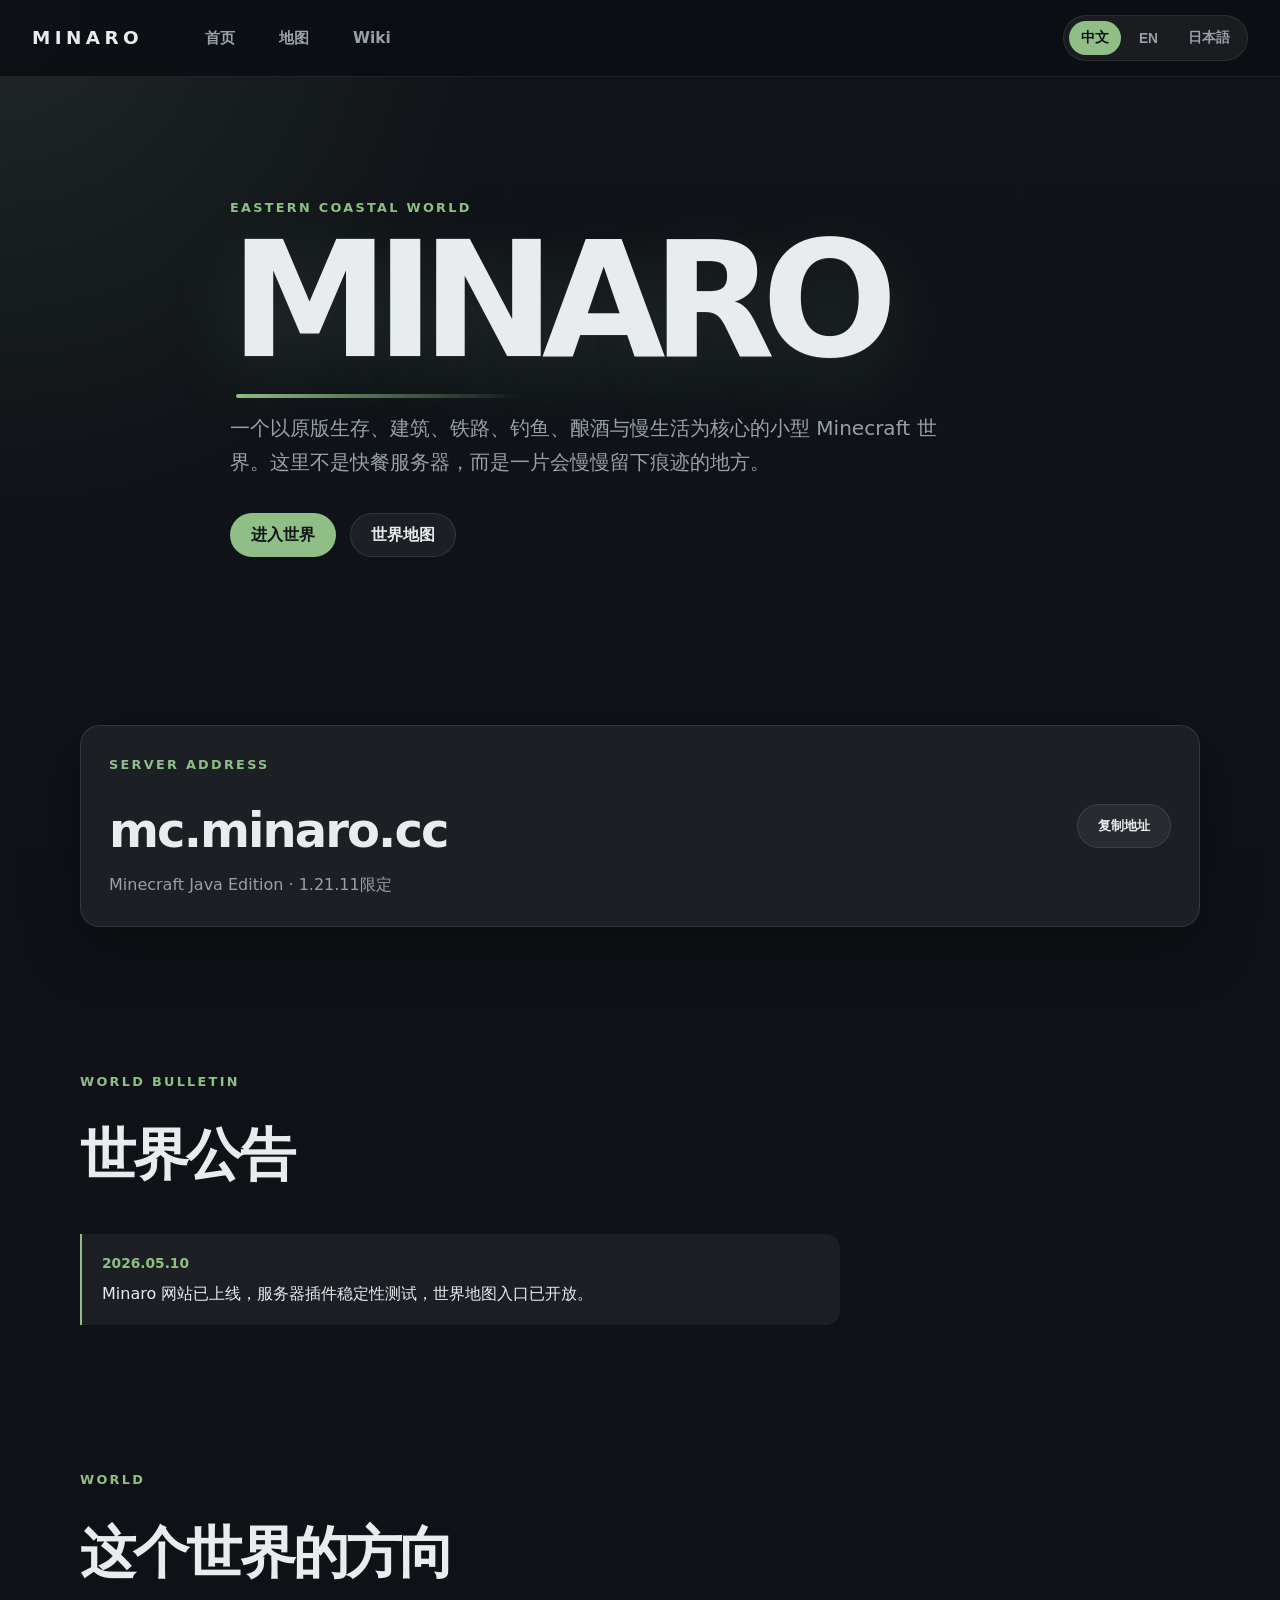
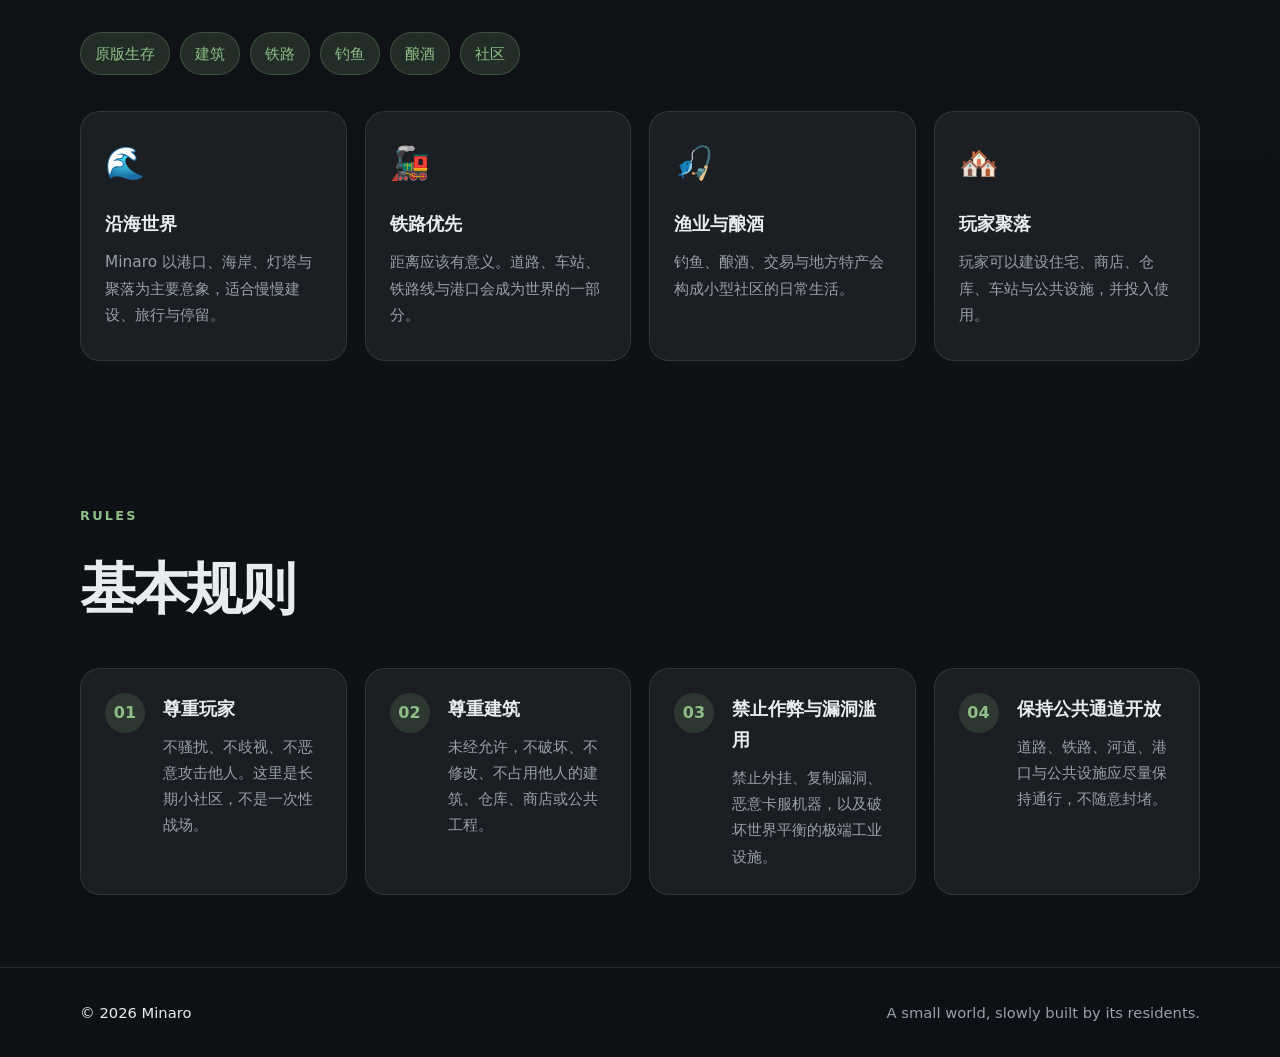
==== index.html @ f9ba9094 "Update index.html" ====
<!DOCTYPE html>
<html lang="zh-CN">
<head>
    <meta charset="UTF-8" />
    <meta name="viewport" content="width=device-width, initial-scale=1.0" />

    <title>Minaro</title>

    <meta
        name="description"
        content="Minaro 是一个以原版生存、建筑、铁路、钓鱼、酿酒与慢生活为核心的小型硬核 Minecraft 世界。"
        data-i18n-content="meta.description"
    />

    <meta
        name="keywords"
        content="Minecraft, Minaro, Minecraft Server, Survival, Railway, Fishing, Brewing"
        data-i18n-content="meta.description"
    />

    <meta property="og:title" content="Minaro" />
    <meta
        property="og:description"
        content="一个以原版生存、建筑、铁路、钓鱼、酿酒与慢生活为核心的小型硬核 Minecraft 世界。"
        data-i18n-content="meta.description"
    />
    <meta property="og:type" content="website" />

    <link rel="stylesheet" href="assets/css/style.css" />
</head>

<body>
    <header class="site-header">
    <nav class="menubar">
        <div class="menubar-left">
            <a class="brand" href="/">
                MINARO
            </a>

            <div class="main-nav">
                <a href="/" data-i18n="nav.home">首页</a>
                <a href="https://map.minaro.cc:54460" target="_blank" rel="noopener" data-i18n="nav.map">地图</a>
                <a href="/wiki.html" data-i18n="nav.wiki">Wiki</a>
            </div>
        </div>

        <div class="language-switcher" aria-label="Language selector">
            <button type="button" data-lang="zh" class="lang-btn active">中文</button>
            <button type="button" data-lang="en" class="lang-btn">EN</button>
            <button type="button" data-lang="ja" class="lang-btn">日本語</button>
        </div>
    </nav>
    </header>

    <main>
        <section class="hero reveal">
            <div class="container hero-inner">
                <p class="eyebrow" data-i18n="hero.eyebrow">铁路与港口的世界</p>

                <h1 class="hero-title">Minaro</h1>

                <p class="hero-text" data-i18n="hero.text">
                    一个以原版生存、建筑、铁路、钓鱼、酿酒与慢生活为核心的小型硬核 Minecraft 世界。
                </p>

                <div class="hero-actions">
                    <a class="button primary" href="#entry" data-i18n="hero.join">进入世界</a>
                    <a class="button secondary" href="https://map.minaro.cc:54460" target="_blank" rel="noopener" data-i18n="hero.map">
                        世界地图
                    </a>
                </div>
            </div>
        </section>

        <section class="entry-section reveal" id="entry">
            <div class="container">
                <div class="entry-card">
                    <div>
                        <p class="section-kicker" data-i18n="entry.kicker">服务器地址</p>
                        <h2>mc.minaro.cc</h2>
                        <p class="muted">
                            Minecraft Java Edition · 1.21.11限定
                        </p>
                    </div>

                    <button class="copy-btn" data-copy="mc.minaro.cc">
                        复制地址
                    </button>
                </div>
            </div>
        </section>

        <section class="bulletin-section reveal" id="bulletin">
            <div class="container">
                <div class="section-heading">
                    <p class="section-kicker" data-i18n="bulletin.kicker">世界公告</p>
                        <h2 data-i18n="bulletin.title">公告</h2>
                </div>

                <div class="bulletin-list">
                    <article class="bulletin-item reveal">
                        <span class="bulletin-date">2026.05.10</span>
                        <p>Minaro 网站已上线，服务器插件稳定性测试，世界地图入口已开放。</p>
                    </article>


                </div>
            </div>
        </section>

        <section class="features-section reveal" id="features">
            <div class="container">
                <div class="section-heading">
                    <p class="section-kicker" data-i18n="features.kicker">世界发展</p>
                        <h2 data-i18n="features.title">发展模式</h2> 
                </div>

                <div class="tags">
                    <span>原版生存</span>
                    <span>建筑</span>
                    <span>铁路</span>
                    <span>钓鱼</span>
                    <span>酿酒</span>
                    <span>社区</span>
                </div>

                <div class="feature-grid">
                    <article class="feature-card reveal">
                        <div class="feature-icon">🌊</div>
                        <h3>沿海世界</h3>
                        <p>
                            Minaro 以港口、海岸、灯塔与聚落为主要意象，适合慢慢建设、旅行与停留。
                        </p>
                    </article>

                    <article class="feature-card reveal">
                        <div class="feature-icon">🚂</div>
                        <h3>铁路优先</h3>
                        <p>
                            距离应该有意义。道路、车站、铁路线与港口会成为世界的一部分。
                        </p>
                    </article>

                    <article class="feature-card reveal">
                        <div class="feature-icon">🎣</div>
                        <h3>渔业与酿酒</h3>
                        <p>
                            钓鱼、酿酒、交易与地方特产会构成小型社区的日常生活。
                        </p>
                    </article>

                    <article class="feature-card reveal">
                        <div class="feature-icon">🏘️</div>
                        <h3>玩家聚落</h3>
                        <p>
                            玩家可以建设住宅、商店、仓库、车站与公共设施，并投入使用。
                        </p>
                    </article>
                </div>
            </div>
        </section>

        <section class="rules-section reveal" id="rules">
            <div class="container">
                <div class="section-heading">
                    <p class="section-kicker" data-i18n="rules.kicker">规则</p>
                        <h2 data-i18n="rules.title">基本规则</h2>
                </div>

                <div class="rules-grid">
                    <article class="rule-card reveal">
                        <span>01</span>
                        <div>
                            <h3>尊重玩家</h3>
                            <p>
                                不骚扰、不歧视、不恶意攻击他人。这里是长期小社区，不是一次性战场。
                            </p>
                        </div>
                    </article>

                    <article class="rule-card">
                        <span>02</span>
                        <div>
                            <h3>尊重建筑</h3>
                            <p>
                                未经允许，不破坏、不修改、不占用他人的建筑、仓库、商店或公共工程。
                            </p>
                        </div>
                    </article>

                    <article class="rule-card reveal">
                        <span>03</span>
                        <div>
                            <h3>禁止作弊与漏洞滥用</h3>
                            <p>
                                禁止外挂、复制漏洞、恶意卡服机器，以及破坏世界平衡的极端工业设施。
                            </p>
                        </div>
                    </article>

                    <article class="rule-card reveal">
                        <span>04</span>
                        <div>
                            <h3>保持公共通道开放</h3>
                            <p>
                                道路、铁路、河道、港口与公共设施应尽量保持通行，不随意封堵。
                            </p>
                        </div>
                    </article>
                </div>
            </div>
        </section>
    </main>

    <footer class="site-footer">
        <div class="container footer-inner">
            <p>© <span id="year"></span> Minaro</p>
            <p class="muted">A small world, slowly built by its residents.</p>
        </div>
    </footer>

    <script src="assets/js/app.js"></script>
</body>
</html>
---- assets/css/style.css ----
:root {
    --bg: #101318;
    --bg-soft: #151a21;
    --panel: rgba(255, 255, 255, 0.055);
    --panel-strong: rgba(255, 255, 255, 0.085);
    --text: #e8ecef;
    --muted: #98a1aa;
    --primary: #8fbf87;
    --primary-soft: rgba(143, 191, 135, 0.16);
    --border: rgba(255, 255, 255, 0.1);
    --shadow: 0 20px 60px rgba(0, 0, 0, 0.35);
    --radius: 20px;
}

* {
    box-sizing: border-box;
    margin: 0;
    padding: 0;
}

html {
    scroll-behavior: smooth;
}

body {
    min-height: 100vh;
    background:
        radial-gradient(circle at top left, rgba(143, 191, 135, 0.12), transparent 32rem),
        linear-gradient(180deg, #101318 0%, #0d1015 100%);
    color: var(--text);
    font-family:
        Inter,
        ui-sans-serif,
        system-ui,
        -apple-system,
        BlinkMacSystemFont,
        "Segoe UI",
        "Noto Sans SC",
        sans-serif;
    line-height: 1.7;
}

a {
    color: inherit;
    text-decoration: none;
}

.container {
    width: min(1120px, calc(100% - 40px));
    margin: 0 auto;
}

.site-header {
    position: sticky;
    top: 0;
    z-index: 100;
    background: rgba(12, 15, 20, 0.92);
    -webkit-backdrop-filter: blur(16px);
    backdrop-filter: blur(16px);
    border-bottom: 1px solid rgba(255, 255, 255, 0.08);
}

.menubar {
    width: 100%;
    min-height: 76px;
    padding: 0 32px;
    display: flex;
    align-items: center;
    justify-content: space-between;
}

.menubar-left {
    display: flex;
    align-items: center;
    gap: 44px;
}

.brand {
    font-size: 1.15rem;
    font-weight: 900;
    letter-spacing: 0.24em;
    color: var(--text);
    text-decoration: none;
    white-space: nowrap;
}

.main-nav {
    display: flex;
    align-items: center;
    gap: 8px;
}

.main-nav a {
    padding: 12px 18px;
    border-radius: 999px;
    color: var(--muted);
    text-decoration: none;
    font-weight: 700;
    font-size: 0.96rem;
    transition:
        color 0.2s ease,
        background 0.2s ease,
        transform 0.2s ease;
}

.main-nav a:hover {
    color: var(--text);
    background: rgba(255, 255, 255, 0.07);
    transform: translateY(-1px);
}

.language-switcher {
    display: flex;
    align-items: center;
    gap: 6px;
    padding: 5px;
    border-radius: 999px;
    background: rgba(255, 255, 255, 0.06);
    border: 1px solid rgba(255, 255, 255, 0.08);
}

.lang-btn {
    border: none;
    cursor: pointer;
    border-radius: 999px;
    padding: 8px 12px;
    background: transparent;
    color: var(--muted);
    font-weight: 700;
    font-size: 0.86rem;
    transition:
        color 0.2s ease,
        background 0.2s ease;
}

.lang-btn:hover {
    color: var(--text);
}

.lang-btn.active {
    background: var(--primary);
    color: #101318;
}


.hero {
    padding: 120px 0 96px;
}

.hero-inner {
    max-width: 820px;
}

.eyebrow,
.section-kicker {
    color: var(--primary);
    font-size: 0.8rem;
    font-weight: 700;
    letter-spacing: 0.18em;
    text-transform: uppercase;
    margin-bottom: 14px;
    animation: fadeInUp 0.7s ease both;
}

.hero-title {
    position: relative;
    display: inline-block;
    animation: fadeInLeft 0.9s cubic-bezier(0.22, 1, 0.36, 1) both;
    font-family:
        "Inter",
        "Avenir Next",
        "Helvetica Neue",
        system-ui,
        sans-serif;

    font-size: clamp(4.8rem, 14vw, 10rem);
    line-height: 0.85;
    font-weight: 900;
    letter-spacing: -0.085em;
    text-transform: uppercase;

    color: #e8ecef;

    text-shadow:
        0 1px 0 rgba(255, 255, 255, 0.06),
        0 24px 80px rgba(143, 191, 135, 0.16);

    margin-bottom: 42px;
}

.hero-title::after {
    content: "";
    position: absolute;
    left: 0.035em;
    bottom: -0.18em;

    width: 44%;
    height: 4px;

    border-radius: 999px;
    background: linear-gradient(
        90deg,
        #8fbf87,
        rgba(143, 191, 135, 0)
    );
}

.hero-text {
    max-width: 720px;
    color: var(--muted);
    font-size: clamp(1rem, 2vw, 1.25rem);
    margin-bottom: 34px;
    animation: fadeInUp 0.8s ease both;
    animation-delay: 0.18s;
}

.hero-actions {
    display: flex;
    flex-wrap: wrap;
    gap: 14px;
    animation: fadeInUp 0.8s ease both;
    animation-delay: 0.32s;
}

.button,
.copy-btn {
    display: inline-flex;
    align-items: center;
    justify-content: center;
    min-height: 44px;
    border-radius: 999px;
    padding: 0 20px;
    font-weight: 700;
    border: 1px solid var(--border);
    cursor: pointer;
    transition:
        transform 0.2s ease,
        background 0.2s ease,
        border-color 0.2s ease;
}

.button:hover,
.copy-btn:hover {
    transform: translateY(-2px);
}

.button.primary {
    background: var(--primary);
    color: #101318;
    border-color: transparent;
}

.button.secondary,
.copy-btn {
    background: var(--panel);
    color: var(--text);
}

.button.secondary:hover,
.copy-btn:hover {
    background: var(--panel-strong);
    border-color: rgba(255, 255, 255, 0.2);
}

.entry-section,
.bulletin-section,
.features-section,
.rules-section {
    padding: 72px 0;
}

.entry-card {
    display: flex;
    align-items: center;
    justify-content: space-between;
    gap: 24px;
    padding: 28px;
    border: 1px solid var(--border);
    border-radius: var(--radius);
    background: var(--panel);
    box-shadow: var(--shadow);
    animation: softReveal 0.75s ease both;
}

.entry-card h2 {
    font-size: clamp(1.8rem, 4vw, 3rem);
    letter-spacing: -0.04em;
}

.muted {
    color: var(--muted);
}

.section-heading {
    margin-bottom: 32px;
}

.section-heading h2 {
    font-size: clamp(2rem, 5vw, 3.5rem);
    letter-spacing: -0.05em;
}

.bulletin-list {
    display: grid;
    gap: 14px;
    max-width: 760px;
}

.bulletin-item {
    padding: 18px 20px;
    border-left: 2px solid var(--primary);
    border-radius: 0 14px 14px 0;
    background: var(--panel);
    animation: softReveal 0.75s ease both;
}

.bulletin-date {
    display: block;
    color: var(--primary);
    font-size: 0.86rem;
    font-weight: 700;
    margin-bottom: 4px;
}

.tags {
    display: flex;
    flex-wrap: wrap;
    gap: 10px;
    margin-bottom: 36px;
}

.tags span {
    padding: 8px 14px;
    border-radius: 999px;
    background: var(--primary-soft);
    color: var(--primary);
    border: 1px solid rgba(143, 191, 135, 0.24);
    font-size: 0.92rem;
}

.feature-grid,
.rules-grid {
    display: grid;
    grid-template-columns: repeat(4, 1fr);
    gap: 18px;
}

.feature-card,
.rule-card {
    border: 1px solid var(--border);
    border-radius: var(--radius);
    background: var(--panel);
    padding: 24px;
    animation: softReveal 0.75s ease both;
}

.feature-card {
    min-height: 250px;
}

.feature-icon {
    font-size: 2rem;
    margin-bottom: 18px;
}

.feature-card h3,
.rule-card h3 {
    margin-bottom: 10px;
    font-size: 1.15rem;
}

.feature-card p,
.rule-card p {
    color: var(--muted);
    font-size: 0.96rem;
}

.rule-card {
    display: flex;
    gap: 18px;
}

.rule-card span {
    width: 40px;
    height: 40px;
    flex: 0 0 40px;
    border-radius: 50%;
    display: inline-flex;
    align-items: center;
    justify-content: center;
    background: var(--primary-soft);
    color: var(--primary);
    font-weight: 800;
}

.site-footer {
    border-top: 1px solid var(--border);
    padding: 32px 0;
}

.footer-inner {
    display: flex;
    align-items: center;
    justify-content: space-between;
    gap: 18px;
    font-size: 0.92rem;
}

@media (max-width: 760px) {
    .menubar {
        min-height: auto;
        padding: 18px 20px;
        align-items: flex-start;
        flex-direction: column;
        gap: 16px;
    }

    .menubar-left {
        width: 100%;
        align-items: flex-start;
        flex-direction: column;
        gap: 14px;
    }

    .main-nav {
        width: 100%;
        flex-wrap: wrap;
    }

    .main-nav a {
        padding: 10px 14px;
        font-size: 0.92rem;
    }

    .language-switcher {
        align-self: flex-start;
    }
    
    .hero {
        padding: 76px 0 56px;
    }

    .entry-section,
    .bulletin-section,
    .features-section,
    .rules-section {
        padding: 48px 0;
    }

    .feature-grid,
    .rules-grid {
        grid-template-columns: 1fr;
    }

    .footer-inner {
        align-items: flex-start;
        flex-direction: column;
    }
}

.reveal {
    opacity: 0;
    transform: translateY(24px);
    transition:
        opacity 0.7s ease,
        transform 0.7s ease;
}

.reveal.visible {
    opacity: 1;
    transform: translateY(0);
}

/* =========================
   Motion System
   ========================= */

@keyframes fadeInLeft {
    from {
        opacity: 0;
        transform: translateX(-36px);
    }

    to {
        opacity: 1;
        transform: translateX(0);
    }
}

@keyframes fadeInUp {
    from {
        opacity: 0;
        transform: translateY(24px);
    }

    to {
        opacity: 1;
        transform: translateY(0);
    }
}

@keyframes softReveal {
    from {
        opacity: 0;
        filter: blur(8px);
        transform: translateY(12px);
    }

    to {
        opacity: 1;
        filter: blur(0);
        transform: translateY(0);
    }
}
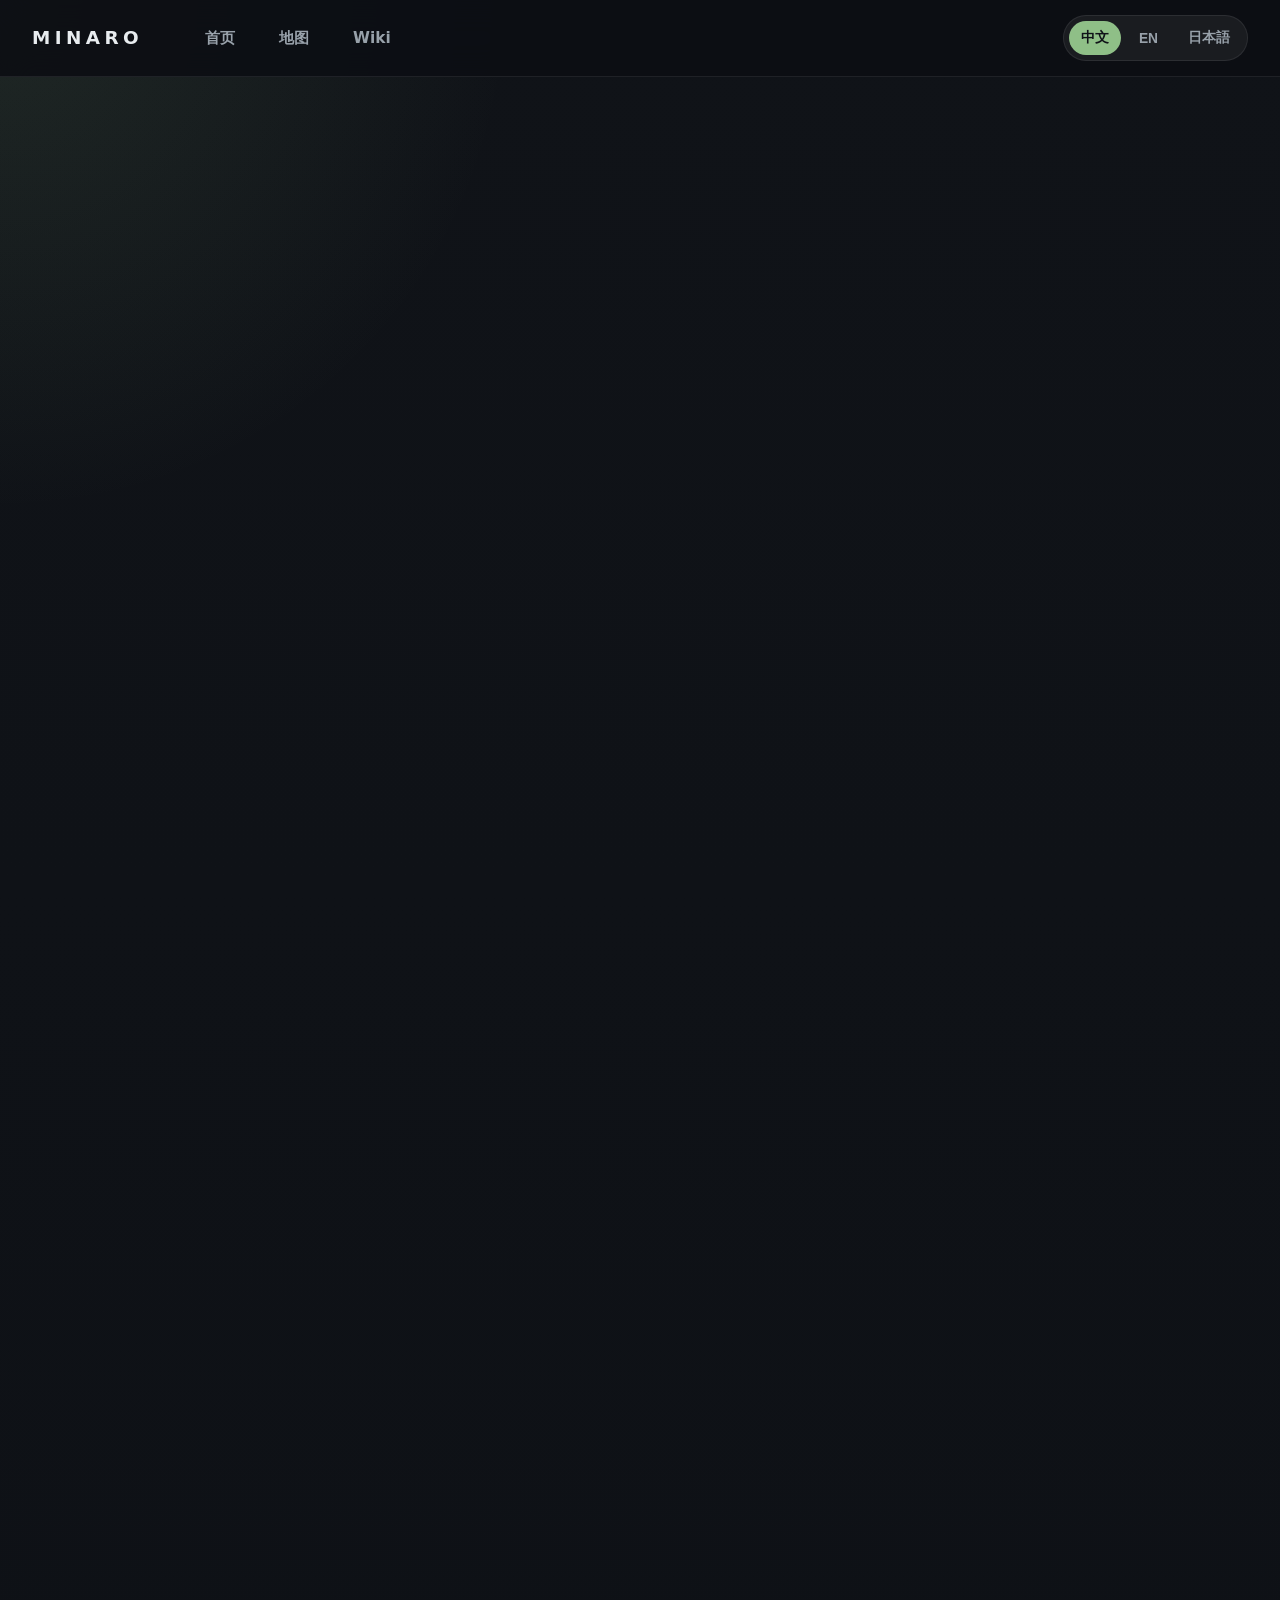
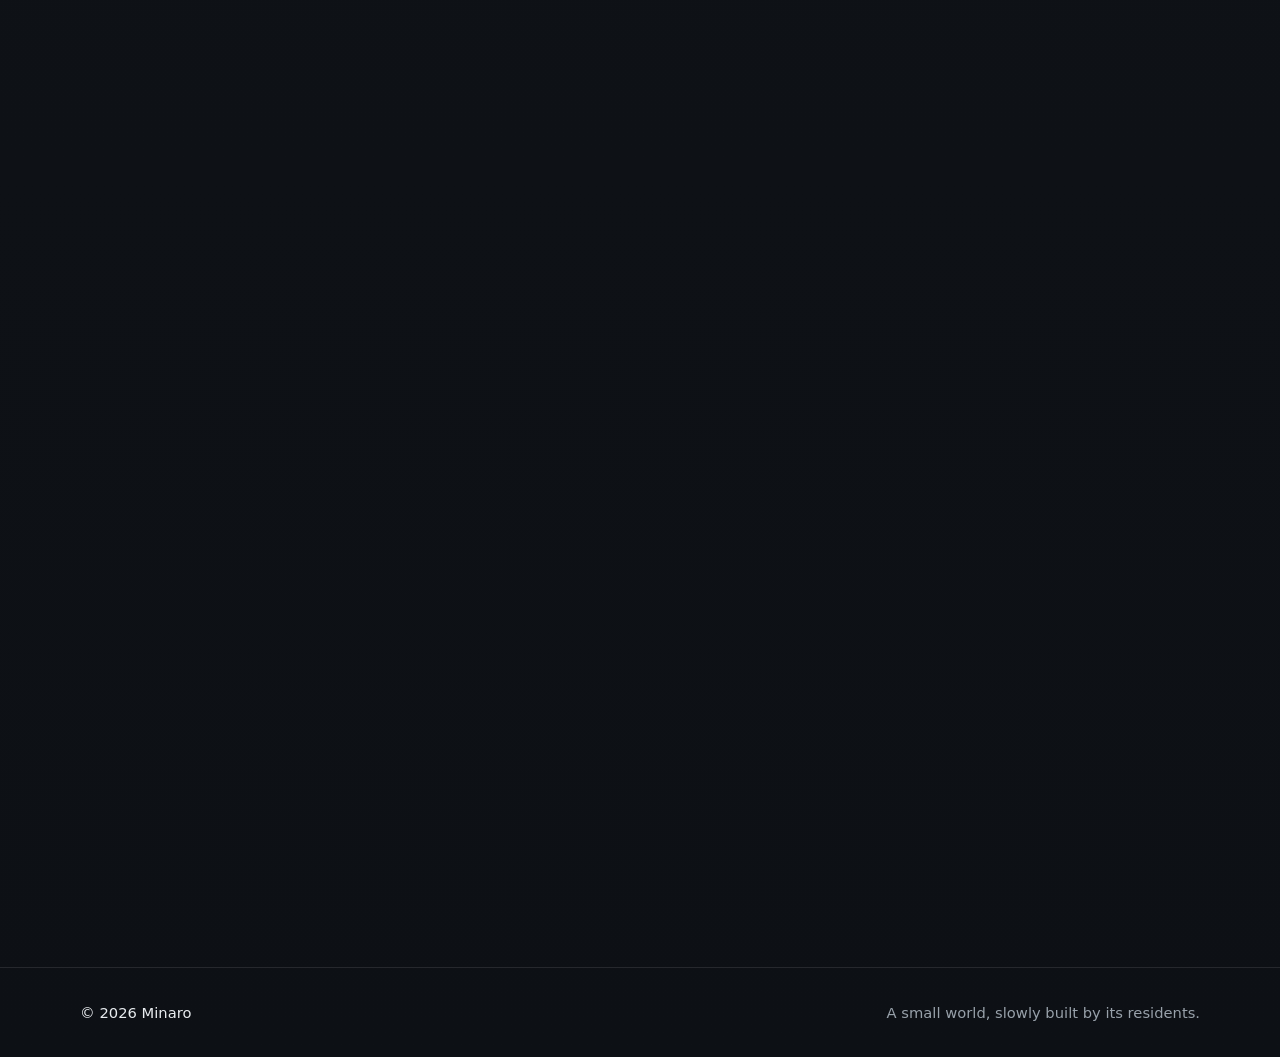
==== commit ebb79b0e: "Update index.html" ====
--- a/index.html
+++ b/index.html
@@ -14,15 +14,15 @@
 
     <meta
         name="keywords"
-        content="Minecraft, Minaro, Minecraft Server, Survival, Railway, Fishing, Brewing"
-        data-i18n-content="meta.description"
+        content="Minecraft, Minaro, Minecraft 服务器, 生存, 铁路, 钓鱼, 酿酒"
+        data-i18n-content="meta.keywords"
     />
 
     <meta property="og:title" content="Minaro" />
     <meta
         property="og:description"
         content="一个以原版生存、建筑、铁路、钓鱼、酿酒与慢生活为核心的小型硬核 Minecraft 世界。"
-        data-i18n-content="meta.description"
+        data-i18n-content="meta.ogdescription"
     />
     <meta property="og:type" content="website" />
 
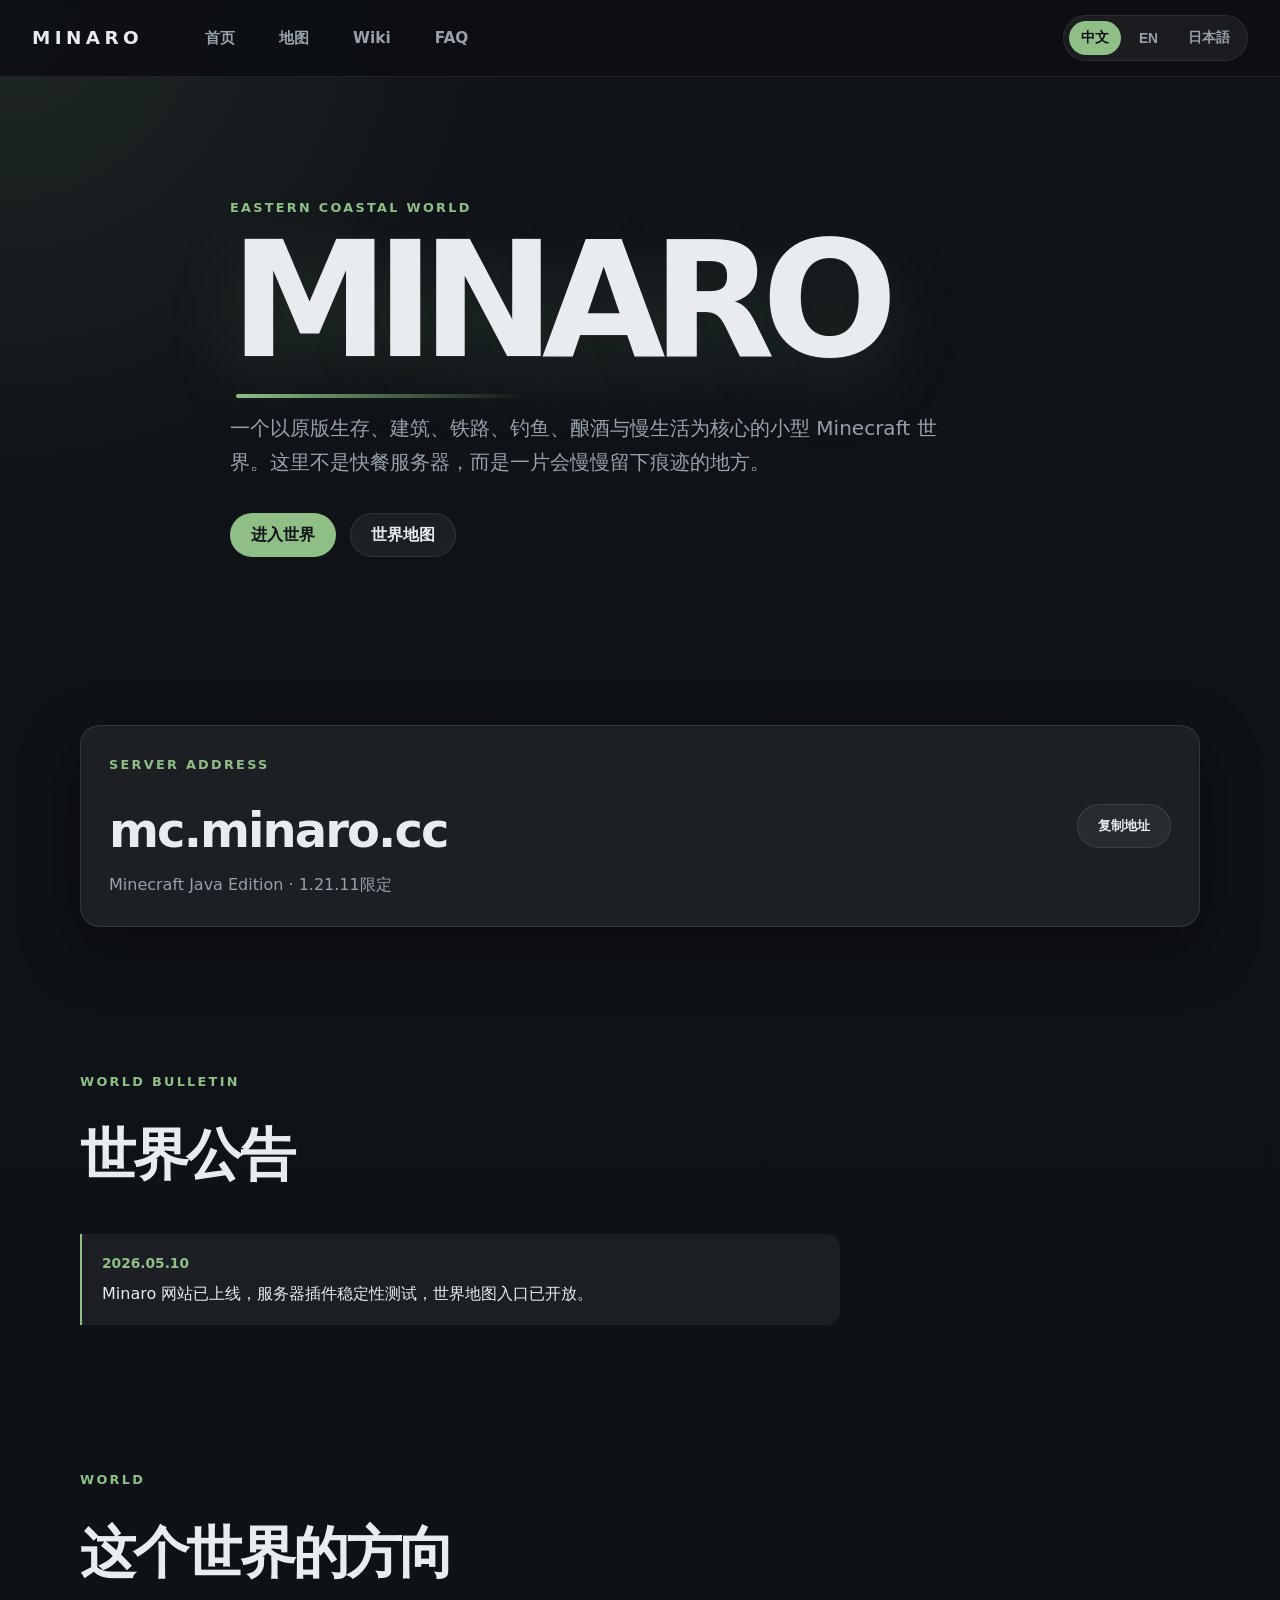
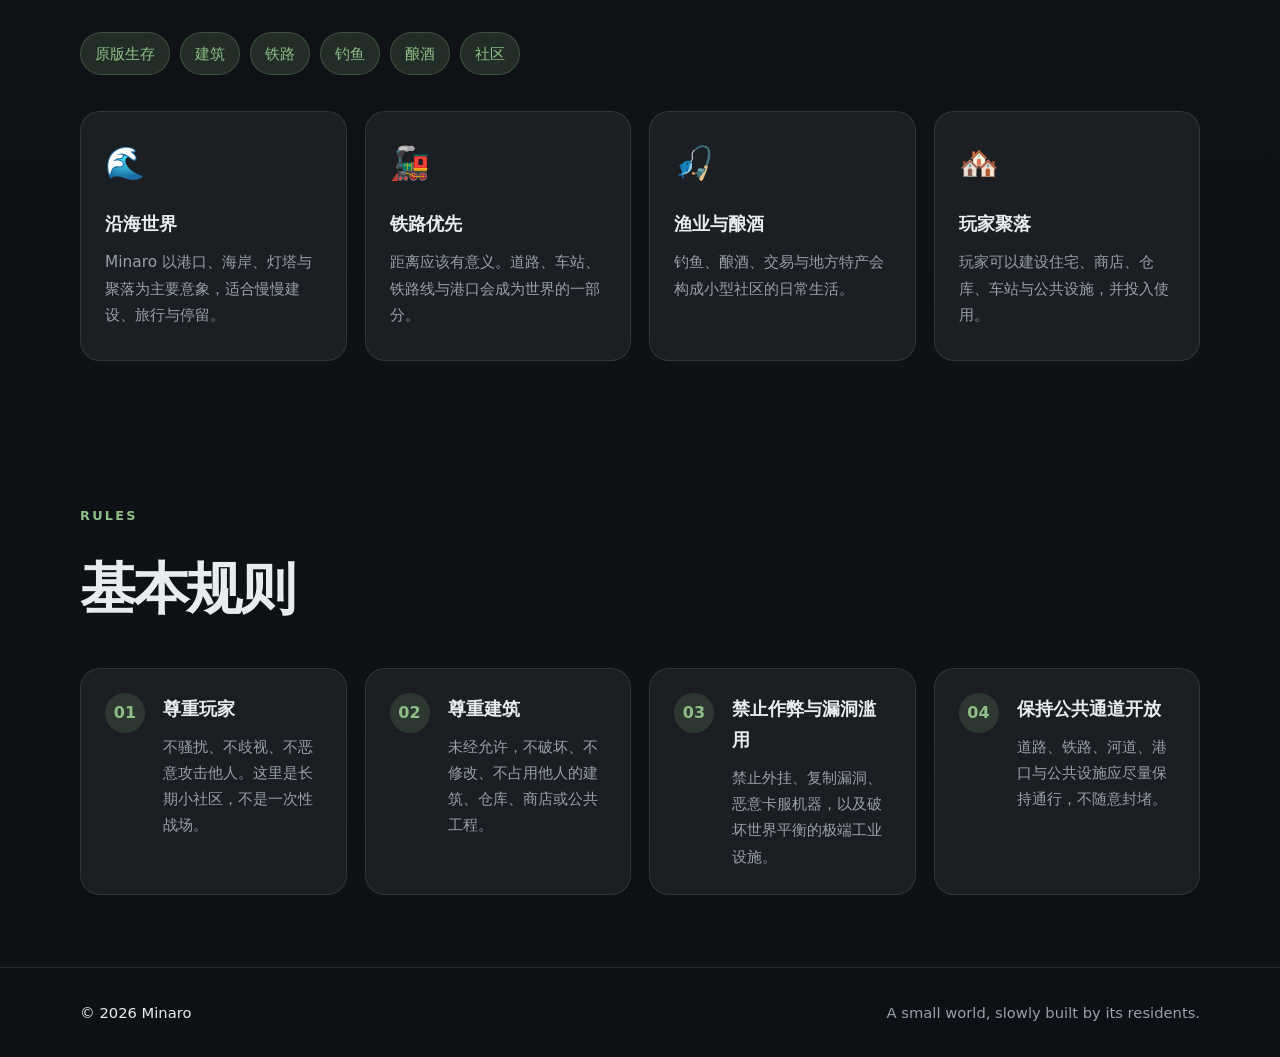
==== commit ef106064: "Update index.html" ====
--- a/index.html
+++ b/index.html
@@ -41,6 +41,7 @@
                 <a href="/" data-i18n="nav.home">首页</a>
                 <a href="https://map.minaro.cc:54460" target="_blank" rel="noopener" data-i18n="nav.map">地图</a>
                 <a href="/wiki.html" data-i18n="nav.wiki">Wiki</a>
+                <a href="/faq.html" data-i18n="nav.faq">FAQ</a>
             </div>
         </div>
 
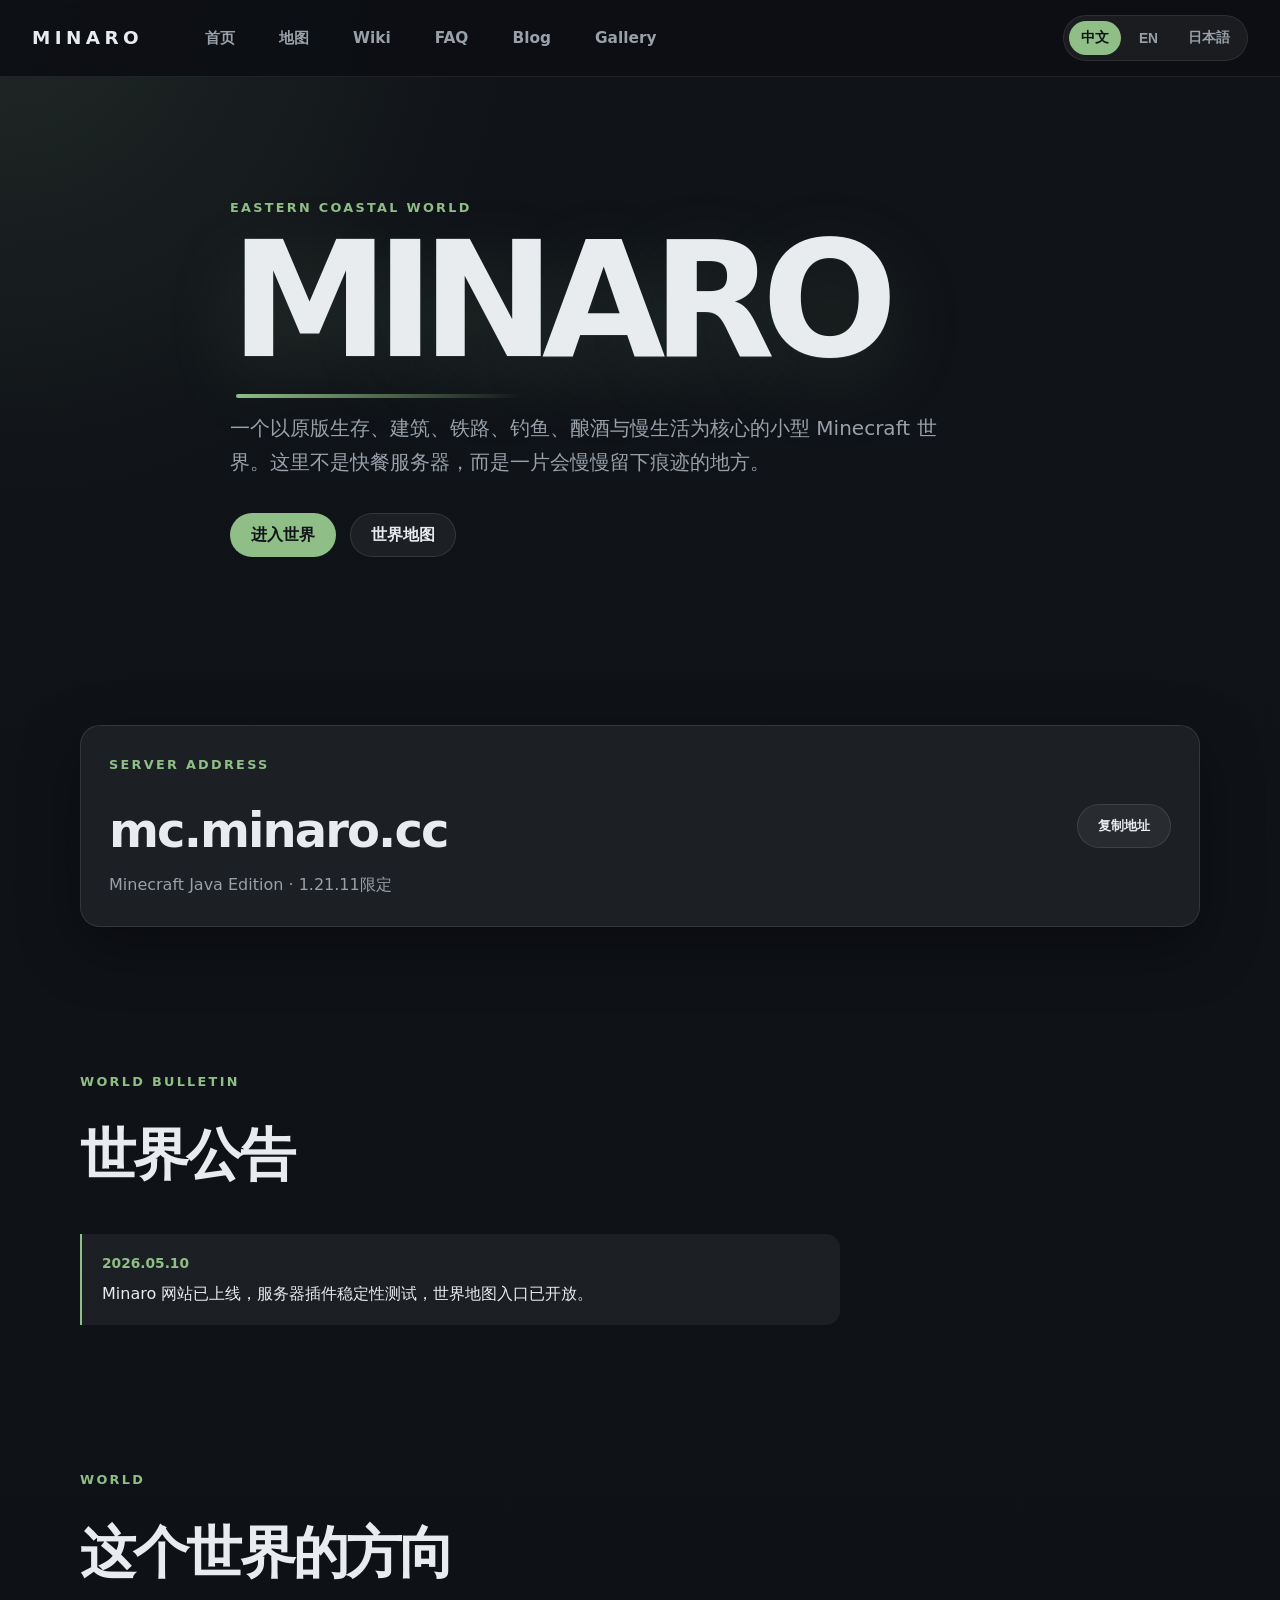
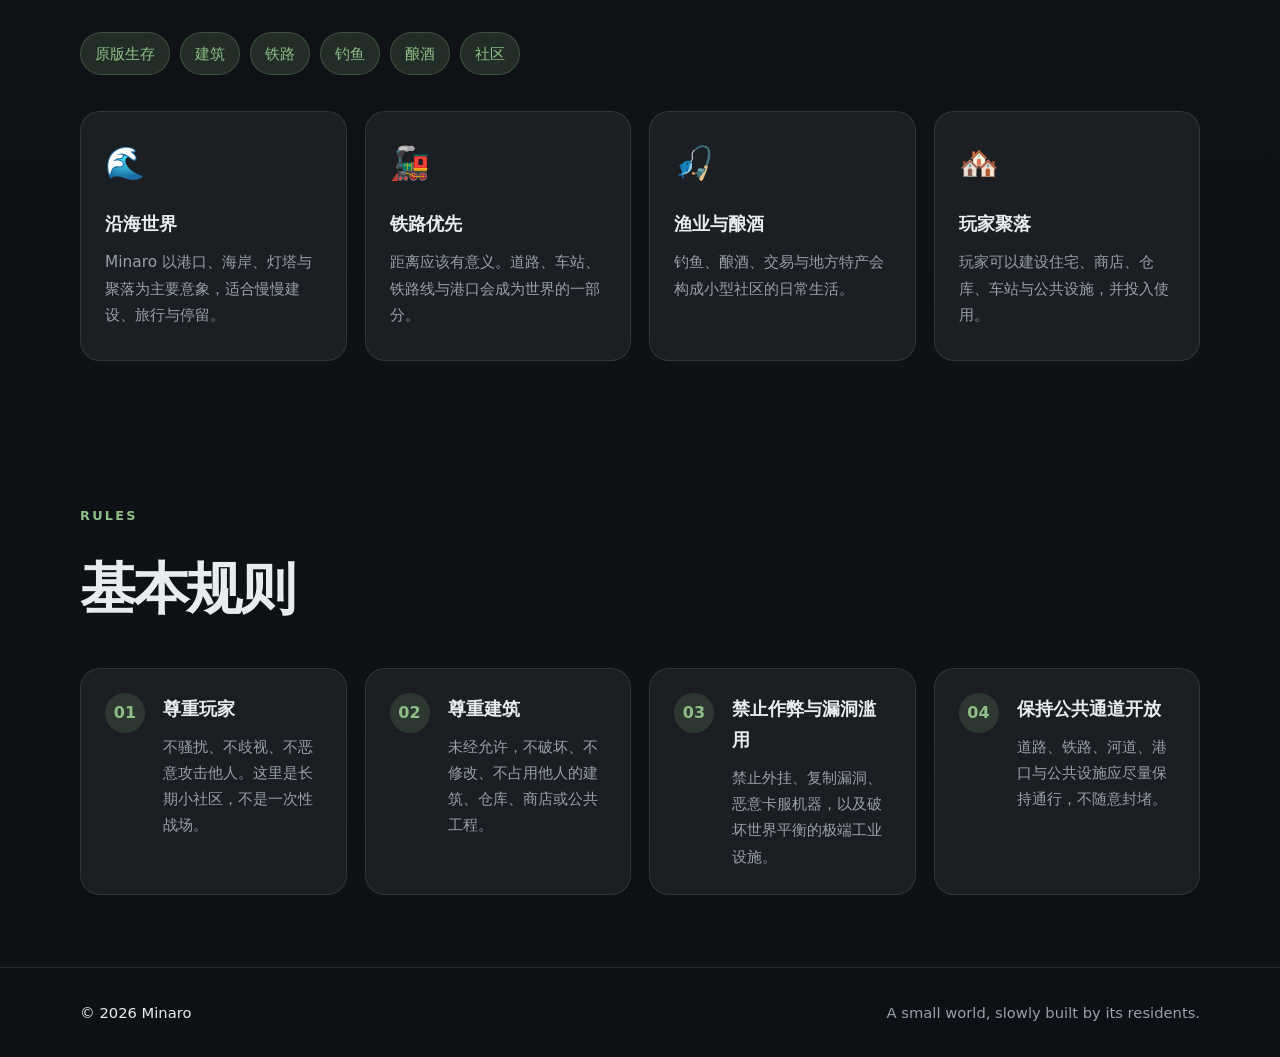
==== commit a2ec6946: "Update index.html" ====
--- a/index.html
+++ b/index.html
@@ -42,6 +42,8 @@
                 <a href="https://map.minaro.cc:54460" target="_blank" rel="noopener" data-i18n="nav.map">地图</a>
                 <a href="/wiki.html" data-i18n="nav.wiki">Wiki</a>
                 <a href="/faq.html" data-i18n="nav.faq">FAQ</a>
+                <a href="/blog.html" data-i18n="nav.blog">Blog</a>
+                <a href="/gallery.html" data-i18n="nav.gallery">Gallery</a>
             </div>
         </div>
 
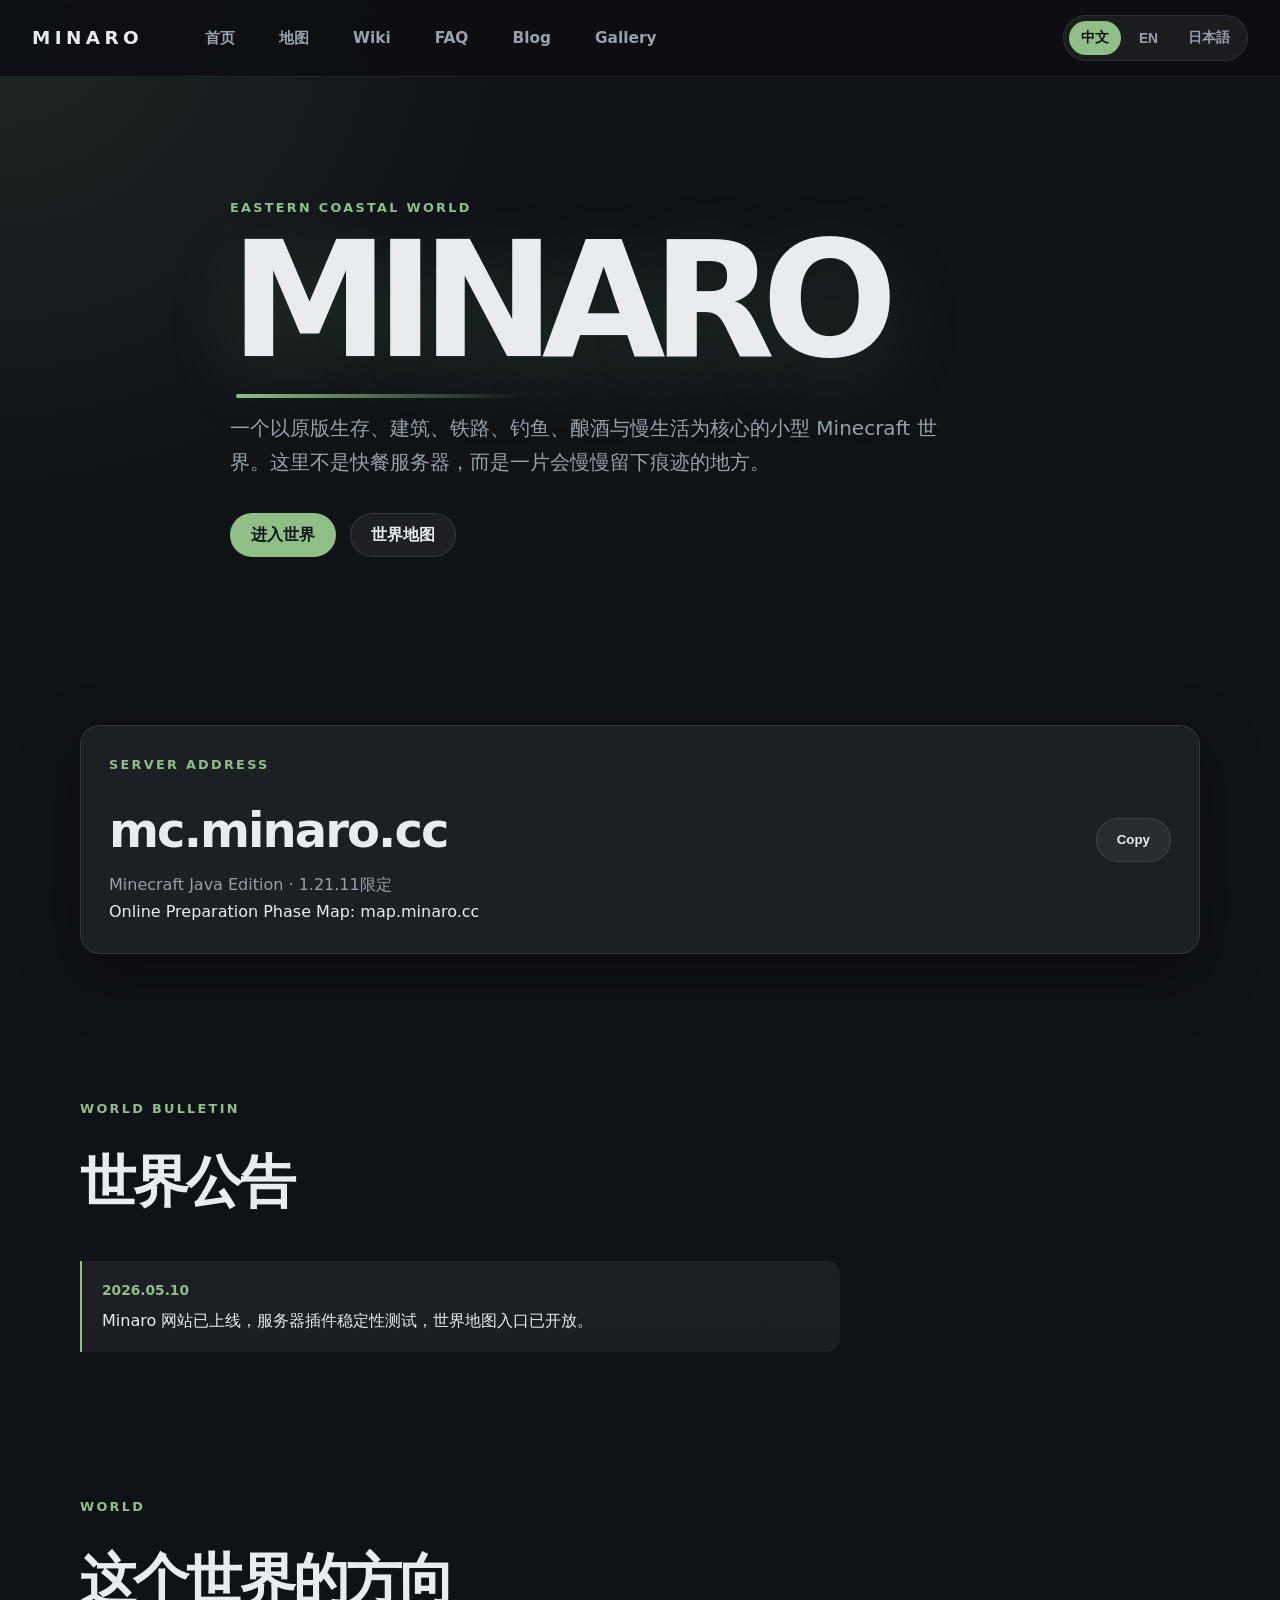
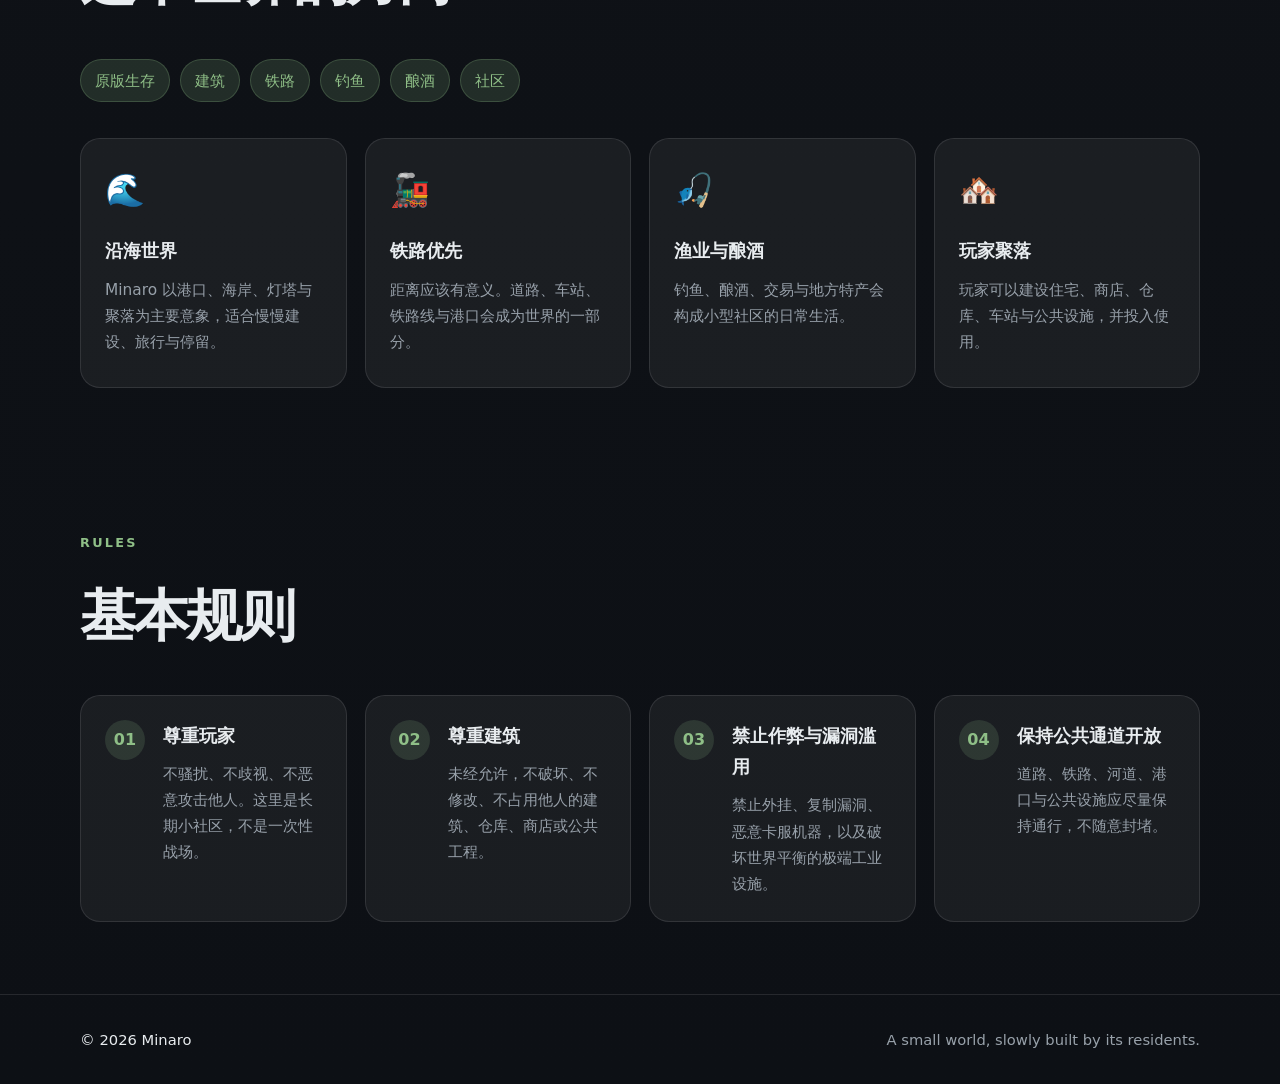
==== commit 66c0f63c: "Update index.html" ====
--- a/index.html
+++ b/index.html
@@ -78,15 +78,20 @@
         <section class="entry-section reveal" id="entry">
             <div class="container">
                 <div class="entry-card">
-                    <div>
+                    <div class="entry-main">
                         <p class="section-kicker" data-i18n="entry.kicker">服务器地址</p>
                         <h2>mc.minaro.cc</h2>
                         <p class="muted">
                             Minecraft Java Edition · 1.21.11限定
                         </p>
+                        <div class="status-row">
+                            <span class="status-pill status-online" data-i18n="status.online">Online</span>
+                            <span class="status-pill" data-i18n="status.phase">Preparation Phase</span>
+                            <span class="status-pill">Map: map.minaro.cc</span>
+                        </div>
                     </div>
 
-                    <button class="copy-btn" data-copy="mc.minaro.cc">
+                    <button class="copy-btn" data-copy="mc.minaro.cc" data-i18n="button.copy">
                         复制地址
                     </button>
                 </div>
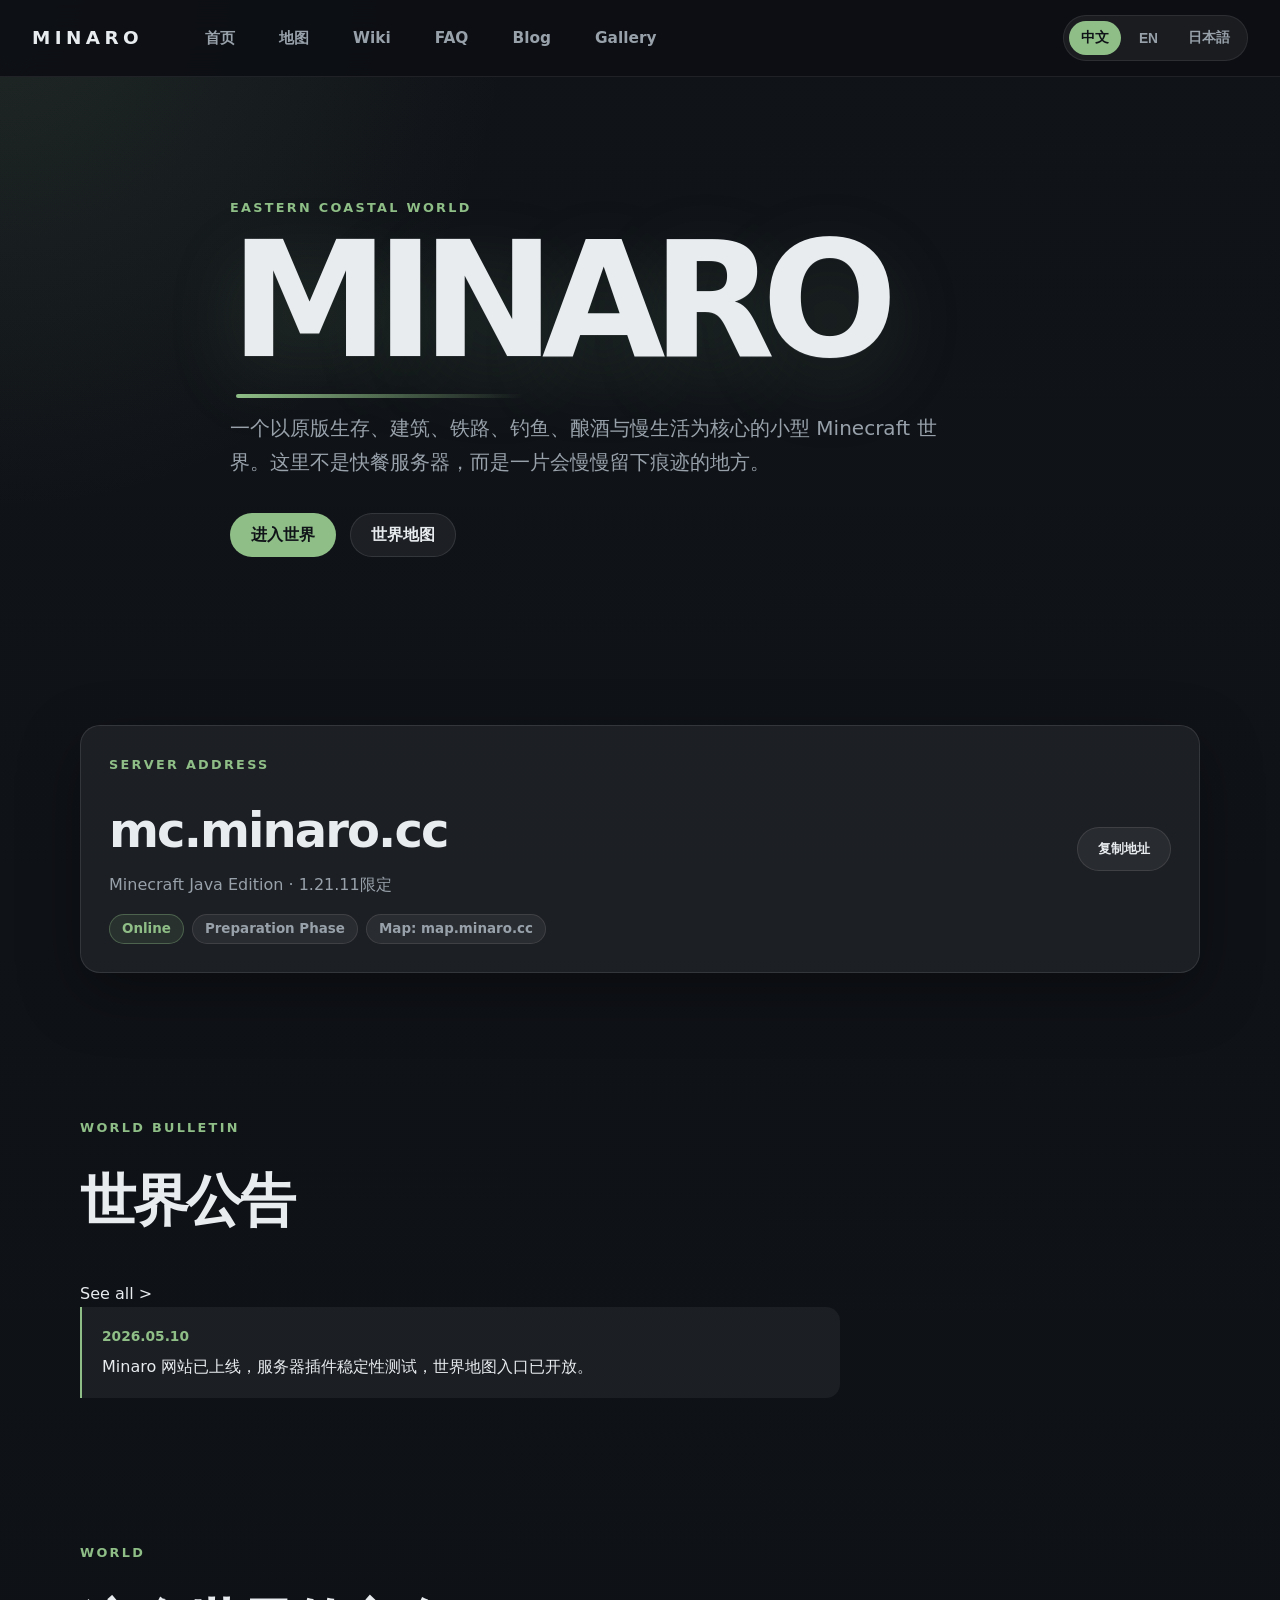
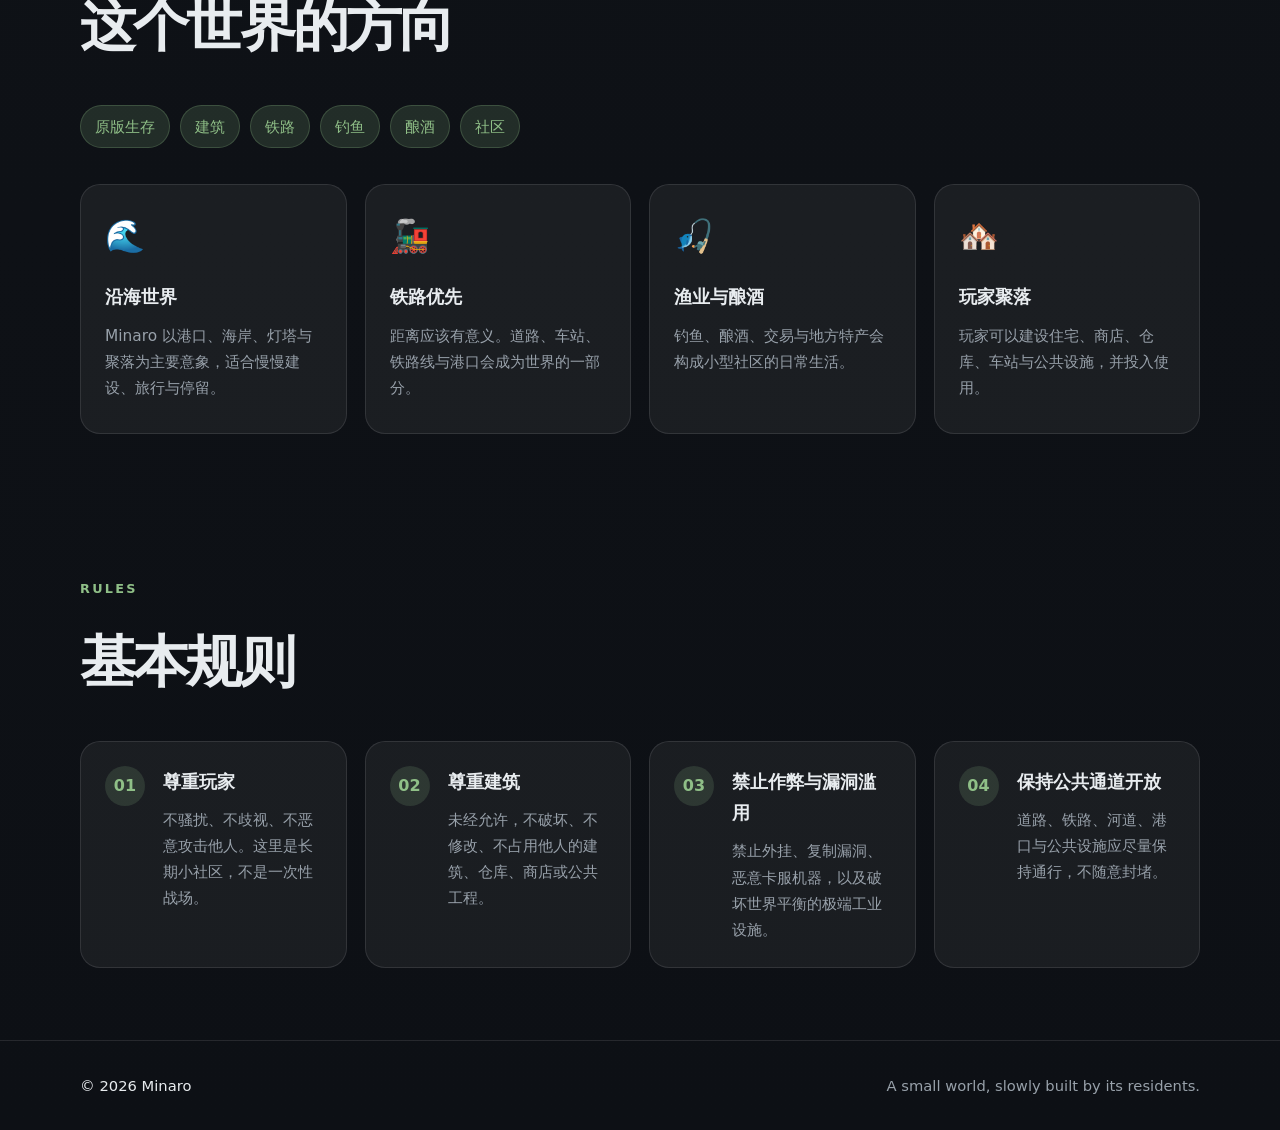
==== commit 6a4a9527: "Update index.html" ====
--- a/index.html
+++ b/index.html
@@ -100,10 +100,12 @@
 
         <section class="bulletin-section reveal" id="bulletin">
             <div class="container">
-                <div class="section-heading">
+                <div class="section-heading with-link">
                     <p class="section-kicker" data-i18n="bulletin.kicker">世界公告</p>
-                        <h2 data-i18n="bulletin.title">公告</h2>
-                </div>
+                        <h2 data-i18n="bulletin.title">公告与日志</h2>
+                </div>
+
+                <a href="/blog.html" class="see-all-link" data-i18n="bulletin.seeAll">See all &gt;</a>
 
                 <div class="bulletin-list">
                     <article class="bulletin-item reveal">
--- a/assets/css/style.css
+++ b/assets/css/style.css
@@ -471,6 +471,38 @@
     transform: translateY(0);
 }
 
+.entry-main {
+    min-width: 0;
+}
+
+.status-row {
+    display: flex;
+    flex-wrap: wrap;
+    gap: 8px;
+    margin-top: 16px;
+}
+
+.status-pill {
+    display: inline-flex;
+    align-items: center;
+    min-height: 30px;
+    padding: 0 12px;
+    border-radius: 999px;
+
+    background: rgba(255, 255, 255, 0.06);
+    border: 1px solid var(--border);
+
+    color: var(--muted);
+    font-size: 0.84rem;
+    font-weight: 800;
+}
+
+.status-online {
+    color: #8fbf87;
+    border-color: rgba(143, 191, 135, 0.35);
+    background: rgba(143, 191, 135, 0.12);
+}
+
 /* =========================
    Motion System
    ========================= */
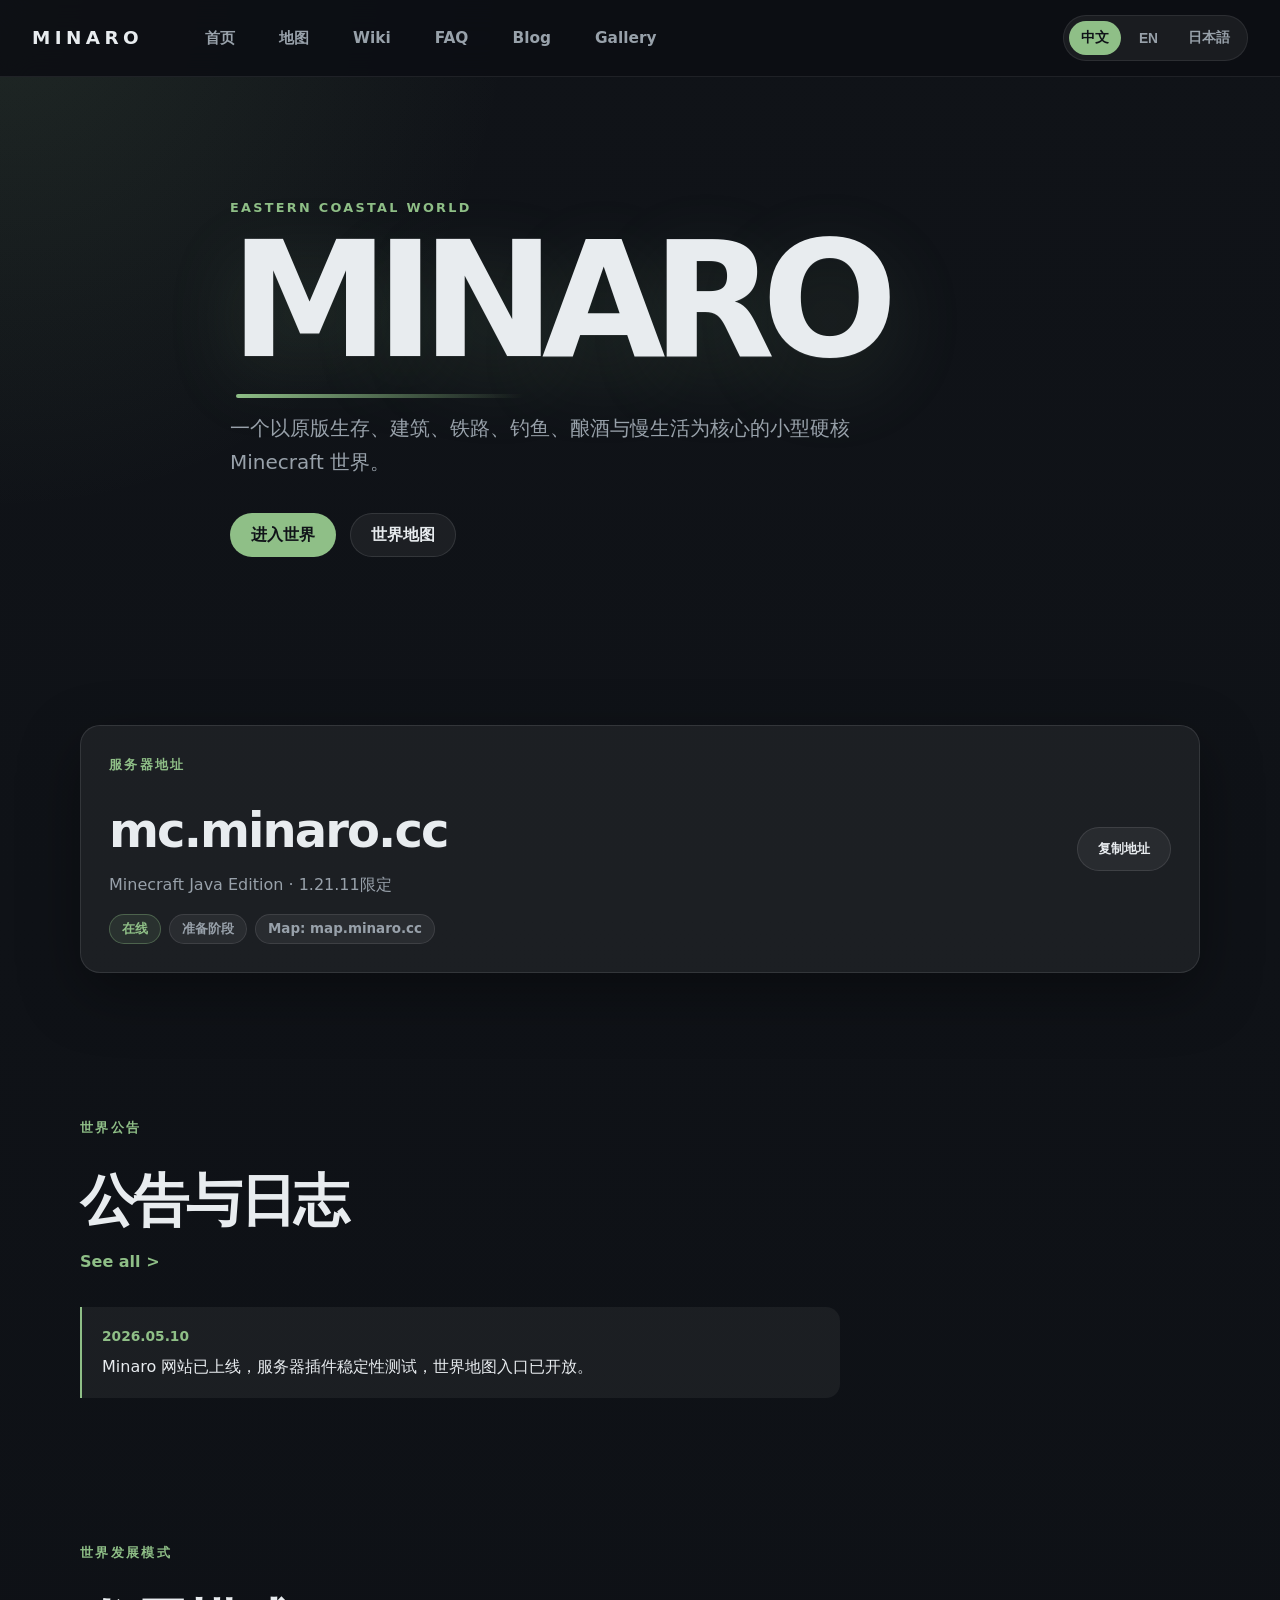
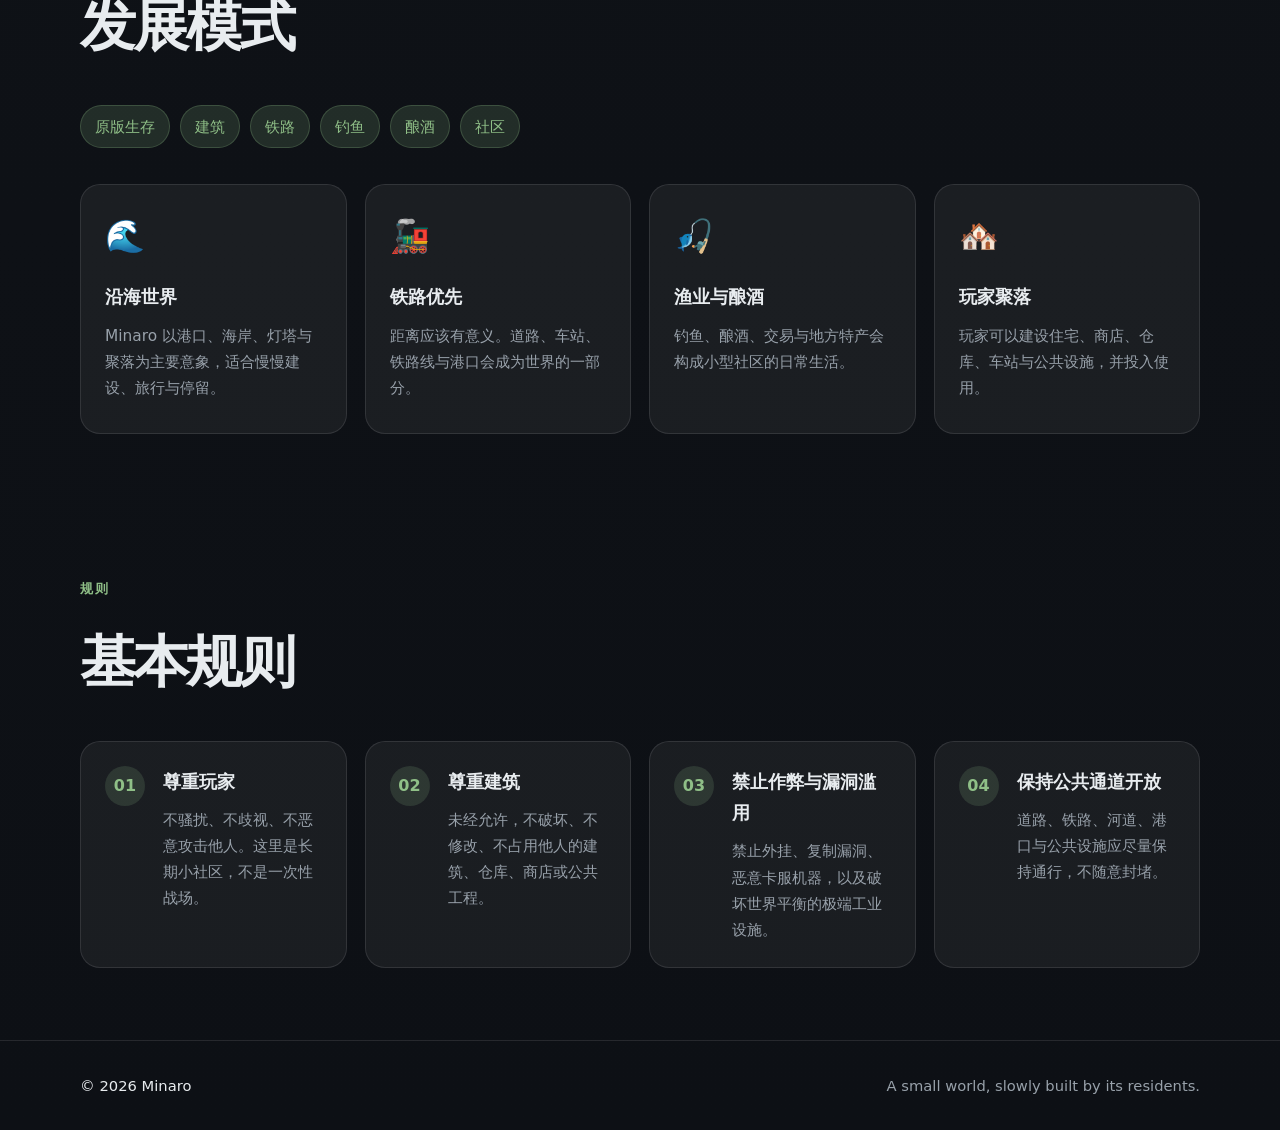
==== commit 79548e43: "Update index.html" ====
--- a/index.html
+++ b/index.html
@@ -101,11 +101,12 @@
         <section class="bulletin-section reveal" id="bulletin">
             <div class="container">
                 <div class="section-heading with-link">
-                    <p class="section-kicker" data-i18n="bulletin.kicker">世界公告</p>
+                    <div class="section-heading-text reveal">
+                        <p class="section-kicker" data-i18n="bulletin.kicker">世界公告</p>
                         <h2 data-i18n="bulletin.title">公告与日志</h2>
-                </div>
-
-                <a href="/blog.html" class="see-all-link" data-i18n="bulletin.seeAll">See all &gt;</a>
+                        <a href="/blog.html" class="see-all-link" data-i18n="bulletin.seeAll">See all &gt;</a>
+                    </div>
+                </div>
 
                 <div class="bulletin-list">
                     <article class="bulletin-item reveal">
--- a/assets/css/style.css
+++ b/assets/css/style.css
@@ -503,6 +503,34 @@
     background: rgba(143, 191, 135, 0.12);
 }
 
+.section-heading.with-link {
+    display: flex;
+    align-items: end;
+    justify-content: space-between;
+    gap: 20px;
+}
+
+.see-all-link {
+    color: var(--primary);
+    font-weight: 800;
+    white-space: nowrap;
+    transition:
+        color 0.2s ease,
+        transform 0.2s ease;
+}
+
+.see-all-link:hover {
+    color: var(--text);
+    transform: translateX(3px);
+}
+
+@media (max-width: 640px) {
+    .section-heading.with-link {
+        align-items: flex-start;
+        flex-direction: column;
+    }
+}
+
 /* =========================
    Motion System
    ========================= */
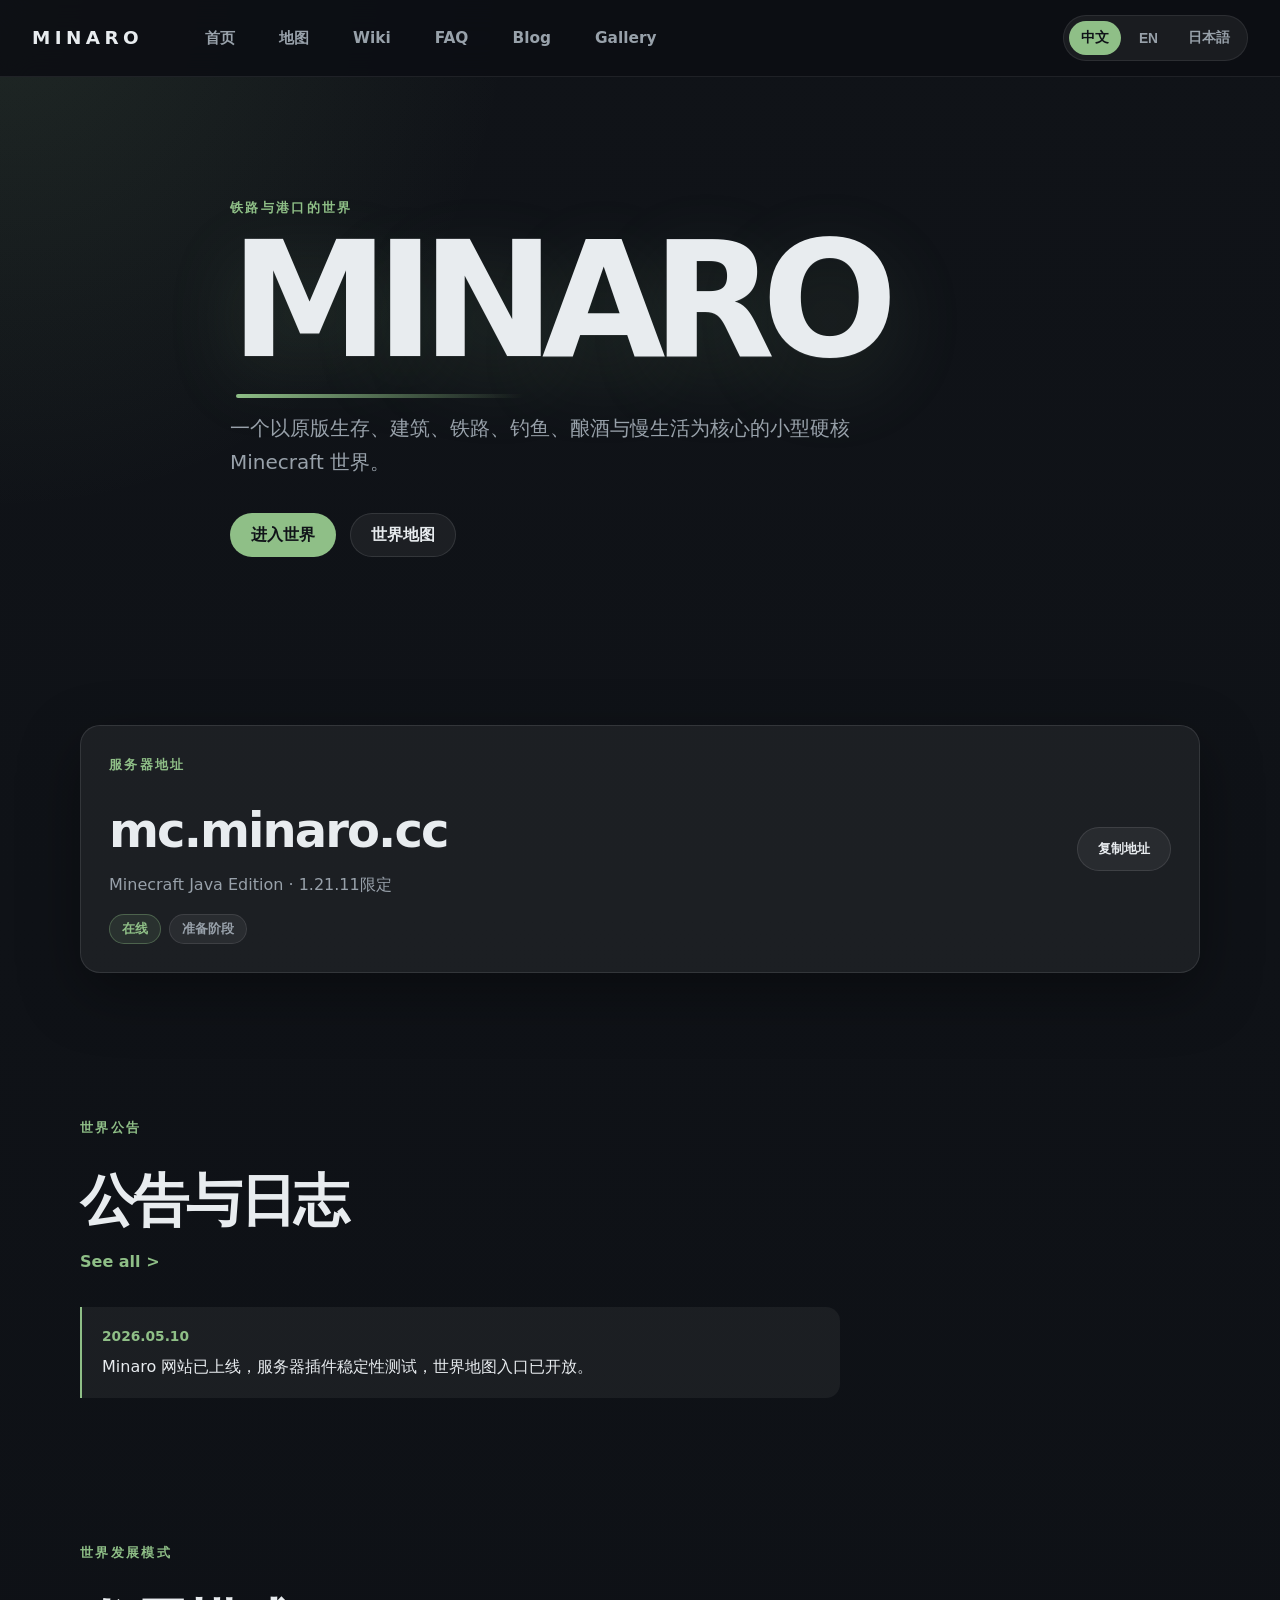
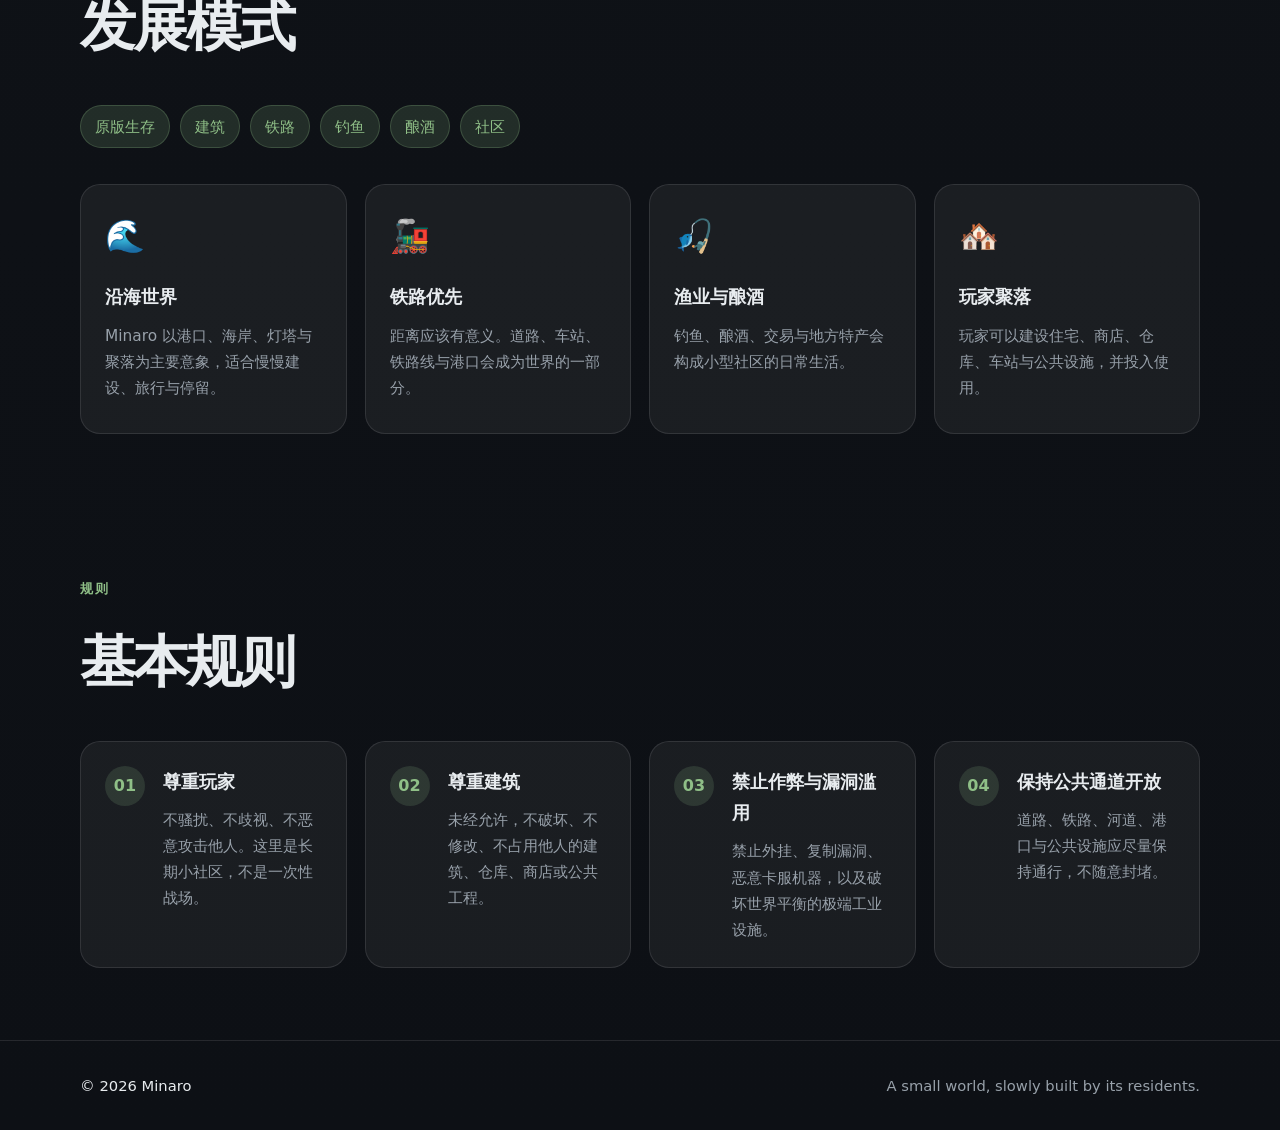
==== commit 241b4c5c: "Update index.html" ====
--- a/index.html
+++ b/index.html
@@ -87,7 +87,6 @@
                         <div class="status-row">
                             <span class="status-pill status-online" data-i18n="status.online">Online</span>
                             <span class="status-pill" data-i18n="status.phase">Preparation Phase</span>
-                            <span class="status-pill">Map: map.minaro.cc</span>
                         </div>
                     </div>
 
--- a/assets/css/style.css
+++ b/assets/css/style.css
@@ -505,12 +505,26 @@
 
 .section-heading.with-link {
     display: flex;
-    align-items: end;
+    align-items: flex-end;
     justify-content: space-between;
-    gap: 20px;
+    gap: 24px;
+    margin-bottom: 32px;
+}
+
+.section-heading-text {
+    min-width: 0;
+}
+
+.section-heading.with-link .section-kicker {
+    margin-bottom: 14px;
+}
+
+.section-heading.with-link h2 {
+    margin: 0;
 }
 
 .see-all-link {
+    flex: 0 0 auto;
     color: var(--primary);
     font-weight: 800;
     white-space: nowrap;
